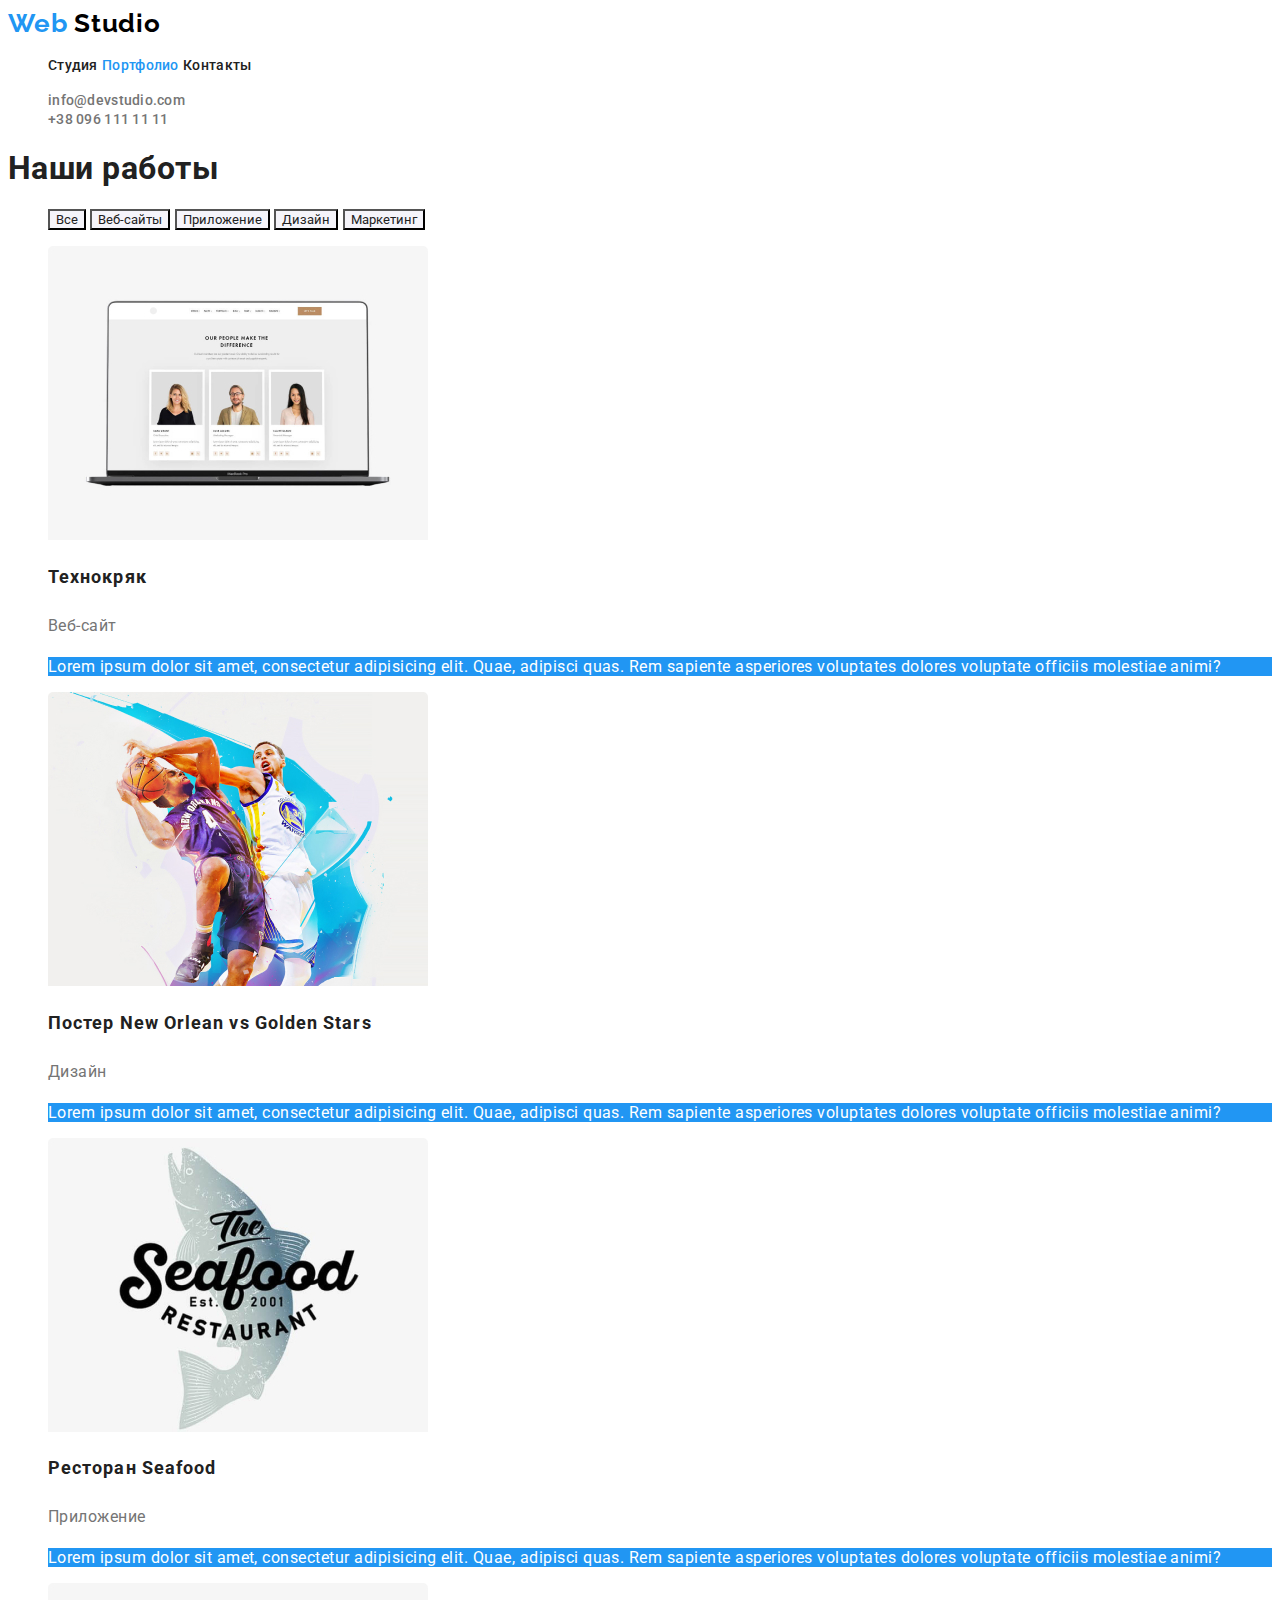
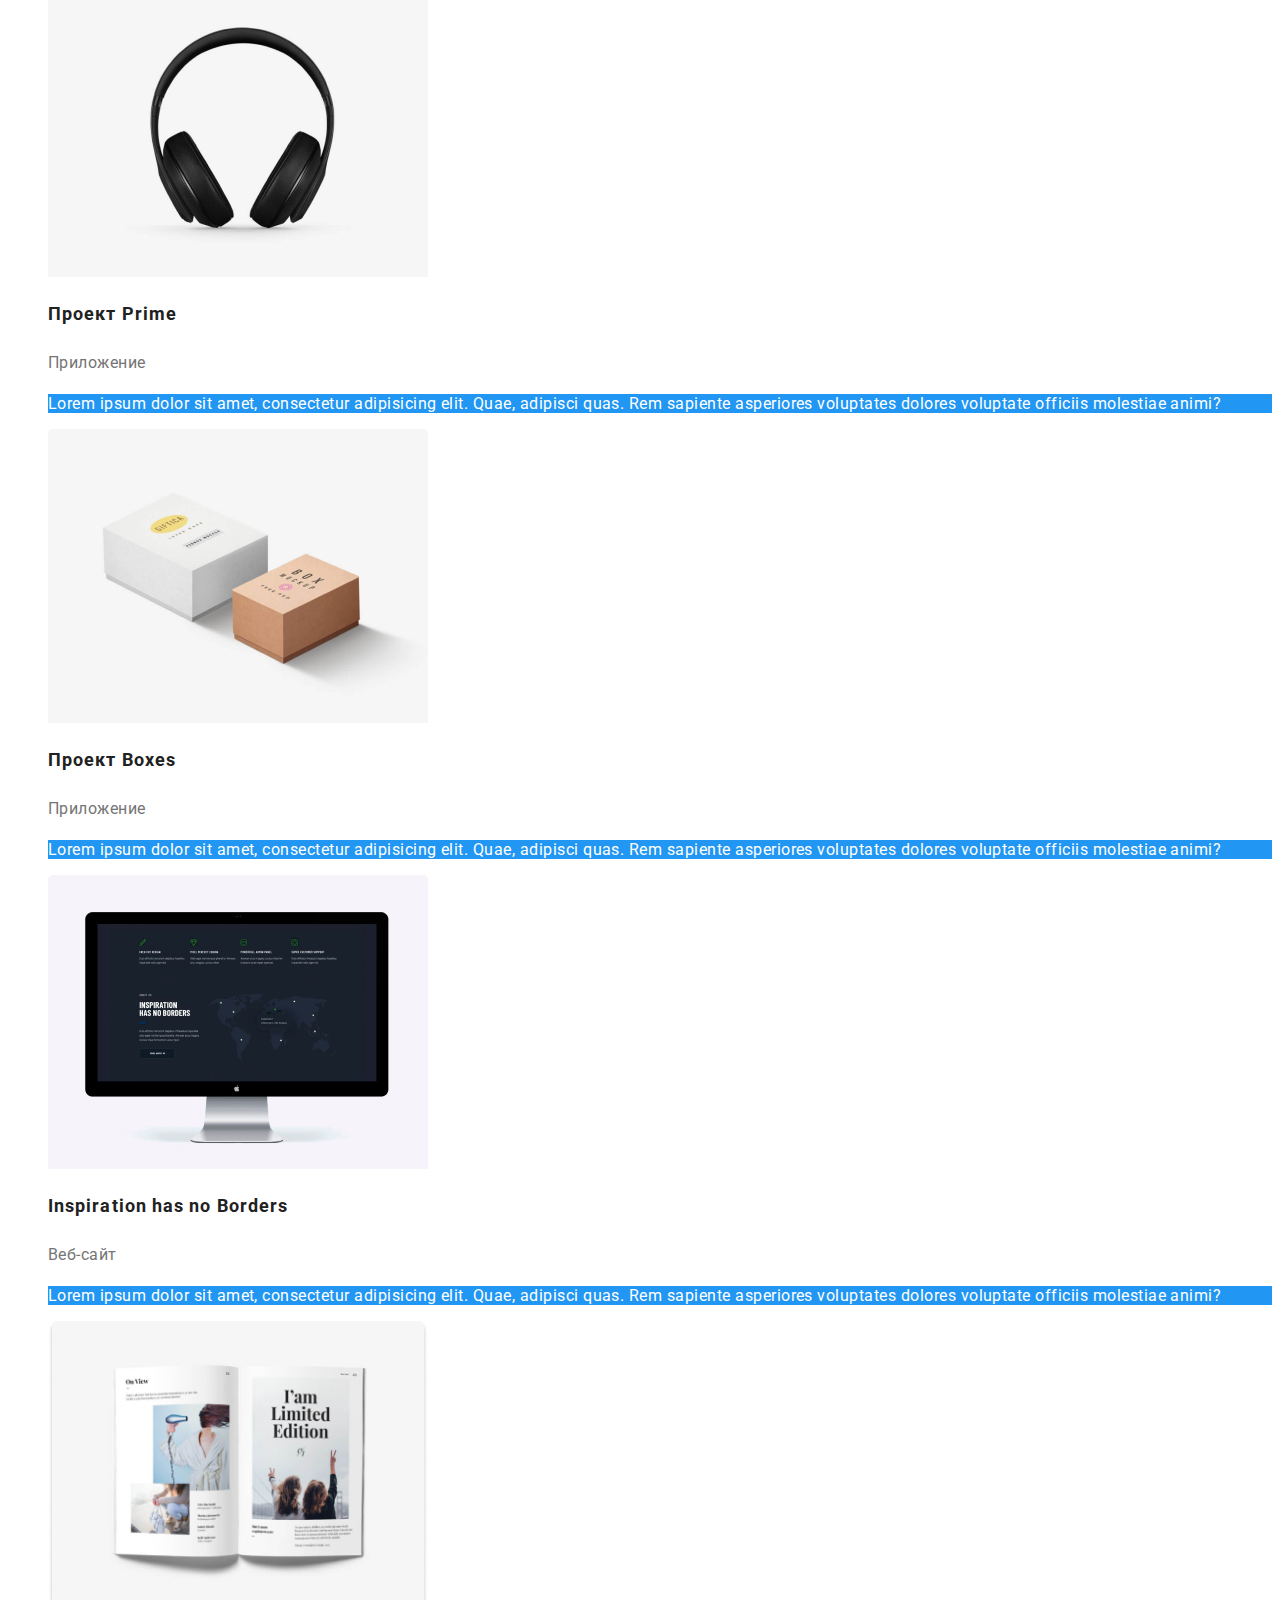
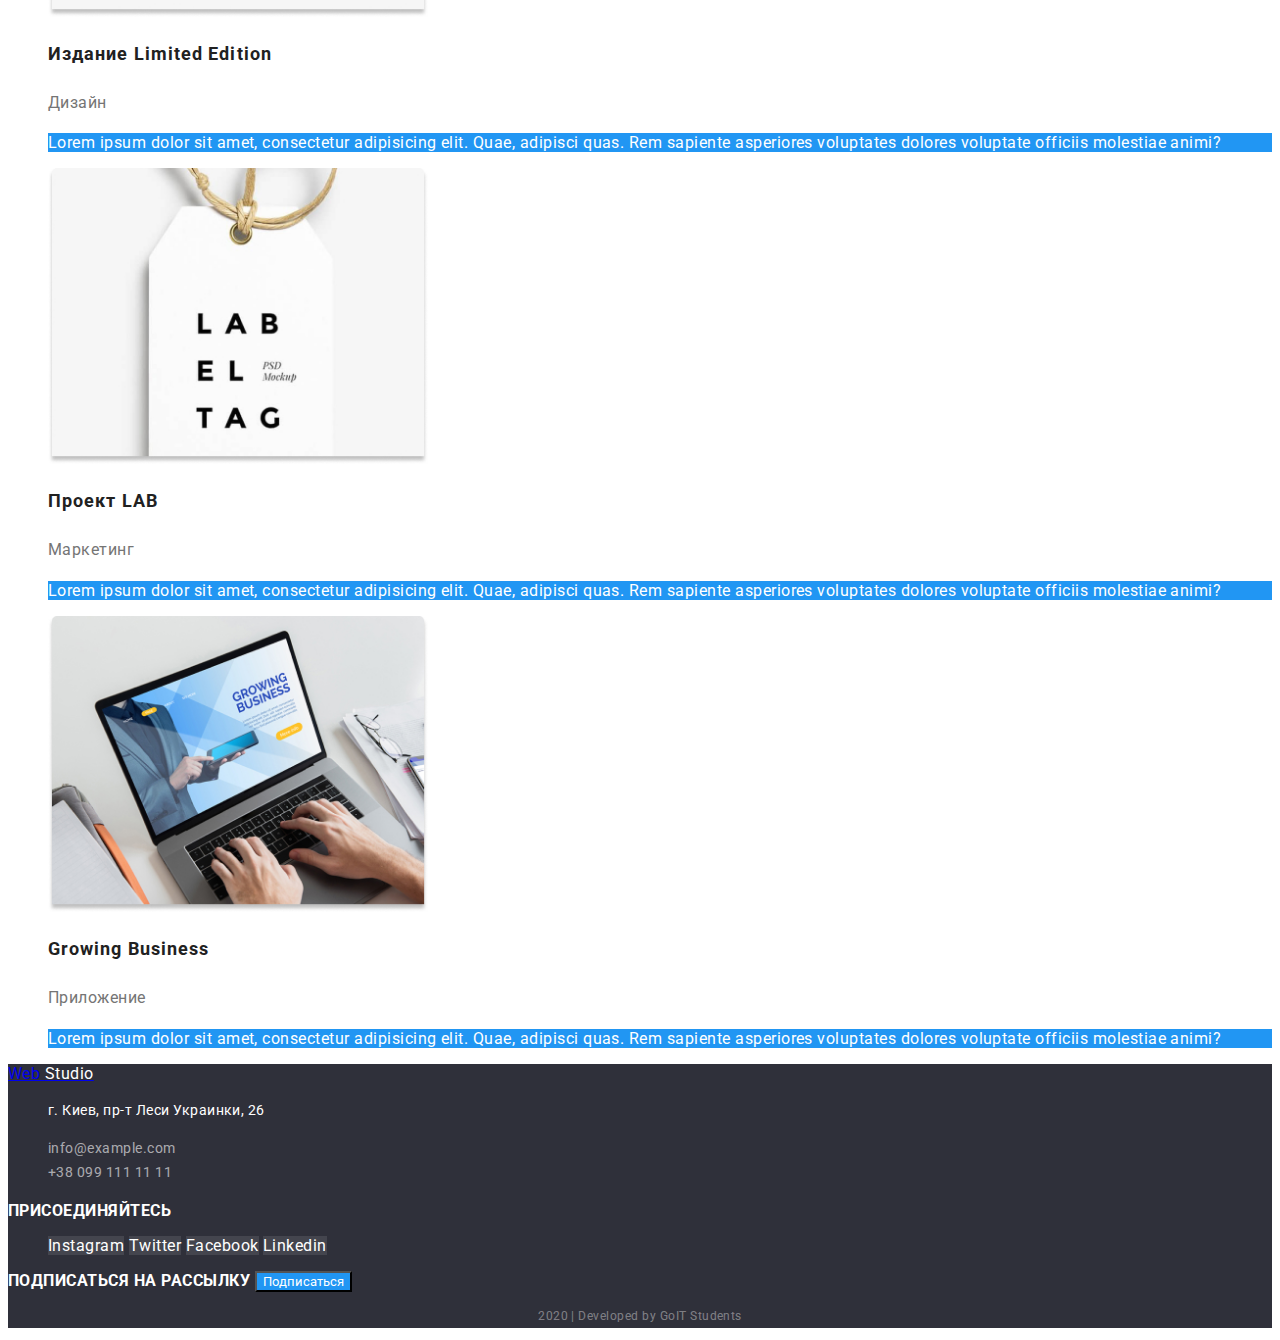
==== portfolio.html @ 4f9e85c3 "hw2" ====
<!DOCTYPE html>
<html lang="ru">
  <!-- section>(ul>li*5.filter-item>button[type="button"]{Текст кнопки})+(ul>li*9>a.element>img+h2{название_работы}+p{тип_работы}+p{описание_работы}) -->
  <head>
    <meta charset="UTF-8" />
    <meta name="viewport" content="width=device-width, initial-scale=1.0" />
    <link href="https://fonts.googleapis.com/css2?family=Raleway:wght@700&family=Roboto:wght@400;500;700;900&display=swap" rel="stylesheet" />
    <link rel="stylesheet" href="./css/styles.css" />
    <title>Web Studio v.1</title>
  </head>

  <body>
    <header class="header">
      <nav class="header-nav">
        <a href="/" lang="en" class="logo">Web <span class="logo-accent">Studio</span></a>
        <ul class="list">
          <li><a href="./" class="nav-link">Студия</a></li>
          <li><a href="./portfolio.html" class="nav-link current">Портфолио</a></li>
          <li><a href="" class="nav-link">Контакты</a></li>
        </ul>
      </nav>
      <ul class="list">
        <li>
          <a href="mailto:info@devstudio.com" class="header-mail">info@devstudio.com</a>
        </li>
        <li>
          <a href="tel:+380961111111" class="header-phone">+38 096 111 11 11</a>
        </li>
      </ul>
    </header>
    <main>
      <section class="portfolio">
        <h1>Наши работы</h1>
        <ul class="filter list">
          <li class="filter-item"><button type="button">Все</button></li>
          <li class="filter-item"><button type="button">Веб-сайты</button></li>
          <li class="filter-item"><button type="button">Приложение</button></li>
          <li class="filter-item"><button type="button">Дизайн</button></li>
          <li class="filter-item"><button type="button">Маркетинг</button></li>
        </ul>
        <ul class="example list">
          <li>
            <a href="" class="element">
              <img src="./images/portfolio/1.jpg" alt="Экран ноутбука" width="380" />
              <h2>Технокряк</h2>
              <p class="element-type">Веб-сайт</p>
              <p class="element-disc">
                Lorem ipsum dolor sit amet, consectetur adipisicing elit. Quae, adipisci quas. Rem sapiente asperiores voluptates dolores voluptate
                officiis molestiae animi?
              </p>
            </a>
          </li>
          <li>
            <a href="" class="element">
              <img src="./images/portfolio/2.jpg" alt="Два баскетболиста играют" width="380" />
              <h2>Постер New Orlean vs Golden Stars</h2>
              <p class="element-type">Дизайн</p>
              <p class="element-disc">
                Lorem ipsum dolor sit amet, consectetur adipisicing elit. Quae, adipisci quas. Rem sapiente asperiores voluptates dolores voluptate
                officiis molestiae animi?
              </p>
            </a>
          </li>
          <li>
            <a href="" class="element">
              <img src="./images/portfolio/3.jpg" alt="Логотип рыбного ресторана" width="380" />
              <h2>Ресторан Seafood</h2>
              <p class="element-type">Приложение</p>
              <p class="element-disc">
                Lorem ipsum dolor sit amet, consectetur adipisicing elit. Quae, adipisci quas. Rem sapiente asperiores voluptates dolores voluptate
                officiis molestiae animi?
              </p>
            </a>
          </li>
          <li>
            <a href="" class="element">
              <img src="./images/portfolio/4.jpg" alt="Наушники" width="380" />
              <h2>Проект Prime</h2>
              <p class="element-type">Приложение</p>
              <p class="element-disc">
                Lorem ipsum dolor sit amet, consectetur adipisicing elit. Quae, adipisci quas. Rem sapiente asperiores voluptates dolores voluptate
                officiis molestiae animi?
              </p>
            </a>
          </li>
          <li>
            <a href="" class="element">
              <img src="./images/portfolio/5.jpg" alt="Две коробки" width="380" />
              <h2>Проект Boxes</h2>
              <p class="element-type">Приложение</p>
              <p class="element-disc">
                Lorem ipsum dolor sit amet, consectetur adipisicing elit. Quae, adipisci quas. Rem sapiente asperiores voluptates dolores voluptate
                officiis molestiae animi?
              </p>
            </a>
          </li>
          <li>
            <a href="" class="element">
              <img src="./images/portfolio/6.jpg" alt="Монитор" width="380" />
              <h2>Inspiration has no Borders</h2>
              <p class="element-type">Веб-сайт</p>
              <p class="element-disc">
                Lorem ipsum dolor sit amet, consectetur adipisicing elit. Quae, adipisci quas. Rem sapiente asperiores voluptates dolores voluptate
                officiis molestiae animi?
              </p>
            </a>
          </li>
          <li>
            <a href="" class="element">
              <img src="./images/portfolio/7.jpg" alt="Открытая книга" width="380" />
              <h2>Издание Limited Edition</h2>
              <p class="element-type">Дизайн</p>
              <p class="element-disc">
                Lorem ipsum dolor sit amet, consectetur adipisicing elit. Quae, adipisci quas. Rem sapiente asperiores voluptates dolores voluptate
                officiis molestiae animi?
              </p>
            </a>
          </li>
          <li>
            <a href="" class="element">
              <img src="./images/portfolio/8.jpg" alt="Этикетка" width="380" />
              <h2>Проект LAB</h2>
              <p class="element-type">Маркетинг</p>
              <p class="element-disc">
                Lorem ipsum dolor sit amet, consectetur adipisicing elit. Quae, adipisci quas. Rem sapiente asperiores voluptates dolores voluptate
                officiis molestiae animi?
              </p>
            </a>
          </li>
          <li>
            <a href="" class="element">
              <img src="./images/portfolio/9.jpg" alt="Человек работает на ноутбуке" width="380" />
              <h2>Growing Business</h2>
              <p class="element-type">Приложение</p>
              <p class="element-disc">
                Lorem ipsum dolor sit amet, consectetur adipisicing elit. Quae, adipisci quas. Rem sapiente asperiores voluptates dolores voluptate
                officiis molestiae animi?
              </p>
            </a>
          </li>
        </ul>
      </section>
    </main>

    <!-- footer    -->
    <footer class="footer">
      <!-- Адрес и контакты -->
      <a href="/" lang="en" class="footer-logo">Web <span class="logo-accent">Studio</span></a>

      <address>
        <ul class="list">
          <li>
            <p class="footer-address">г. Киев, пр-т Леси Украинки, 26</p>
          </li>
          <li>
            <a href="mailto:info@example.com" class="footer-mail">info@example.com</a>
          </li>
          <li>
            <a href="tel:+380991111111" class="footer-phone">+38 099 111 11 11</a>
          </li>
        </ul>
      </address>
      <!-- Соцсети -->
      <div class="footer-social">
        <b>присоединяйтесь</b>
        <ul class="footer-social-list list">
          <li>
            <a href="#" aria-label="Ссылка на соцсеть Instagram">Instagram</a>
          </li>
          <li>
            <a href="" aria-label="Ссылка на соцсеть Twitter">Twitter</a>
          </li>
          <li>
            <a href="" aria-label="Ссылка на соцсеть Facebook">Facebook</a>
          </li>
          <li>
            <a href="" aria-label="Ссылка на соцсеть Linkedin">Linkedin</a>
          </li>
        </ul>
      </div>
      <!-- Рассылка -->
      <div class="subscribe">
        <b>подписаться на рассылку</b>
        <button class="button">Подписаться</button>
      </div>
      <!-- Копирайт -->
      <div class="copy">
        <p lang="en">2020 | Developed by GoIT Students</p>
      </div>
    </footer>
  </body>
</html>
---- css/styles.css ----
/*
cиний #2196F3
белый #ffffff
черный #000000
темно-серый #212121
светло-серый #757575

вторичный цвет фона секций #F5F4FA
цвет фона футера #2F303A
*/

:root {
  --primery-text-color: #757575;
  --accent-color: #2196f3;
  --light-color: #ffffff;
  --dark-color: #212121;
}

body {
  background-color: #ffffff;
  font-family: "Roboto", sans-serif;
  color: var(--primery-text-color);
  letter-spacing: 0.03em;
}

h1,
h2,
h3,
h4,
h5,
h6 {
  color: var(--dark-color);
}

.list {
  /* убирем точки в списках, где это необходимо */
  list-style: none;
}

.button {
  font-family: inherit;
  color: var(--light-color);
  background-color: var(--accent-color);
  text-decoration: none;
}

.logo {
  font-family: "Raleway", sans-serif;
  font-weight: 700;
  text-decoration: none;
  font-size: 26px;
  line-height: 1.19;
  letter-spacing: 0.03em;
  color: var(--accent-color);
}

/* header */

.header .logo-accent {
  color: #000000;
}

/* nav-header */

.header-nav .nav-link {
  color: #212121;
  text-decoration: none;
  font-weight: 500;
  font-size: 14px;
  line-height: 1.14;
  letter-spacing: 0.02em;
}

.header-nav li {
  display: inline;
}

.nav-link.current {
  color: var(--accent-color);
}

.header-nav .nav-link:hover,
.header-nav .nav-link:focus {
  color: var(--accent-color);
  text-decoration: underline;
}

/* contact header */
.header-mail,
.header-phone {
  color: var(--primery-text-color);
  text-decoration: none;
  font-weight: 500;
  font-size: 14px;
  line-height: 1.14;
  letter-spacing: 0.02em;
}

.header-mail:hover,
.header-mail:focus,
.header-phone:hover,
.header-phone:focus {
  color: var(--accent-color);
  text-decoration: none;
}

/* hero */
.hero {
  background-color: #757575;
}
.hero-title {
  color: var(--light-color);
  font-weight: 900;
  font-size: 44px;
  line-height: 1.36;
  letter-spacing: 0.06em;
  text-transform: uppercase;
}

/* advantages - преимущества */
.advantages-title {
  /* скрытый заголовк */
}

.advantages-item h3 {
  font-size: 14px;
  line-height: 16px;

  text-transform: uppercase;
}

.advantages-item p {
  font-size: 14px;
  line-height: 24px;
  /* or 171% */
}

/* services */
.services {
  background-color: #757575;
}

.services-title {
  font-size: 36px;
  line-height: 42px;
  text-align: center;
}

.services-item h3 {
  font-size: 14px;
  line-height: 16px;
  text-align: center;

  color: var(--light-color);
  text-transform: uppercase;
}

.services-item a {
  text-decoration: none;
}

/* team */
.team-title {
  font-size: 36px;
  line-height: 42px;
  text-align: center;
}

.team-item h3 {
  /* name */
  font-weight: 500;
  font-size: 16px;
  line-height: 19px;
  /* identical to box height */
  text-align: center;
}

.team-item p {
  /* position */
  font-size: 16px;
  line-height: 19px;
  /* identical to box height */
  text-align: center;
}

.team-social-list a {
  color: #afb1b8;
  text-decoration: none;
}

.team-social-list a:hover,
.team-social-list a:focus {
  color: var(--light-color);
  background-color: var(--accent-color);
}

.team-social-list li {
  display: inline;
}

.clients h2 {
  font-weight: 700;
  font-size: 36px;
  line-height: 42px;
  text-align: center;
}

/* footer */
.footer {
  background-color: #2f303a;
}

.footer .logo-accent {
  color: #ffffff;
}

.footer address {
  /* весь блок адреса */
  font-style: normal;
}

.footer-address {
  /* город, улица, дом */
  font-size: 14px;
  line-height: 1.71;
  color: #ffffff;
}

.footer-mail,
.footer-phone {
  font-size: 14px;
  line-height: 1.71;
  color: rgba(255, 255, 255, 0.6);
  text-decoration: none;
}

.footer-social b,
.subscribe b {
  color: #ffffff;
  text-transform: uppercase;
}
.copy {
  font-size: 12px;
  line-height: 2;
  text-align: center;
  color: rgba(255, 255, 255, 0.4);
}

.footer-social-list li {
  display: inline;
}

.footer-social-list a {
  color: var(--light-color);
  background-color: rgba(255, 255, 255, 0.1);
  text-decoration: none;
}
.footer-social-list a:hover,
.footer-social-list a:focus {
  color: var(--accent-color);
  background-color: var(--light-color);
  text-decoration: none;
}

/* portfolio */

/* filter */

.filter-item button {
  font-family: inherit;
  color: var(--dark-color);
  background-color: #f5f4fa;
}

.filter-item button:hover,
.filter-item button:focus {
  color: var(--light-color);
  background-color: var(--accent-color);
}

.filter > li {
  display: inline;
}
.example > li {
  background: #ffffff;
}
.portfolio h2 {
  color: var(--dark-color);
  font-size: 18px;
  line-height: 2;
  /* identical to box height, or 200% */

  letter-spacing: 0.06em;
}

.portfolio a {
  text-decoration: none;
}

.portfolio .element-type {
  color: var(--primery-text-color);
  font-size: 16px;
  line-height: 1.87;
  /* identical to box height, or 187% */
}

.portfolio .element-disc {
  color: #ffffff;
  background-color: var(--accent-color);
}
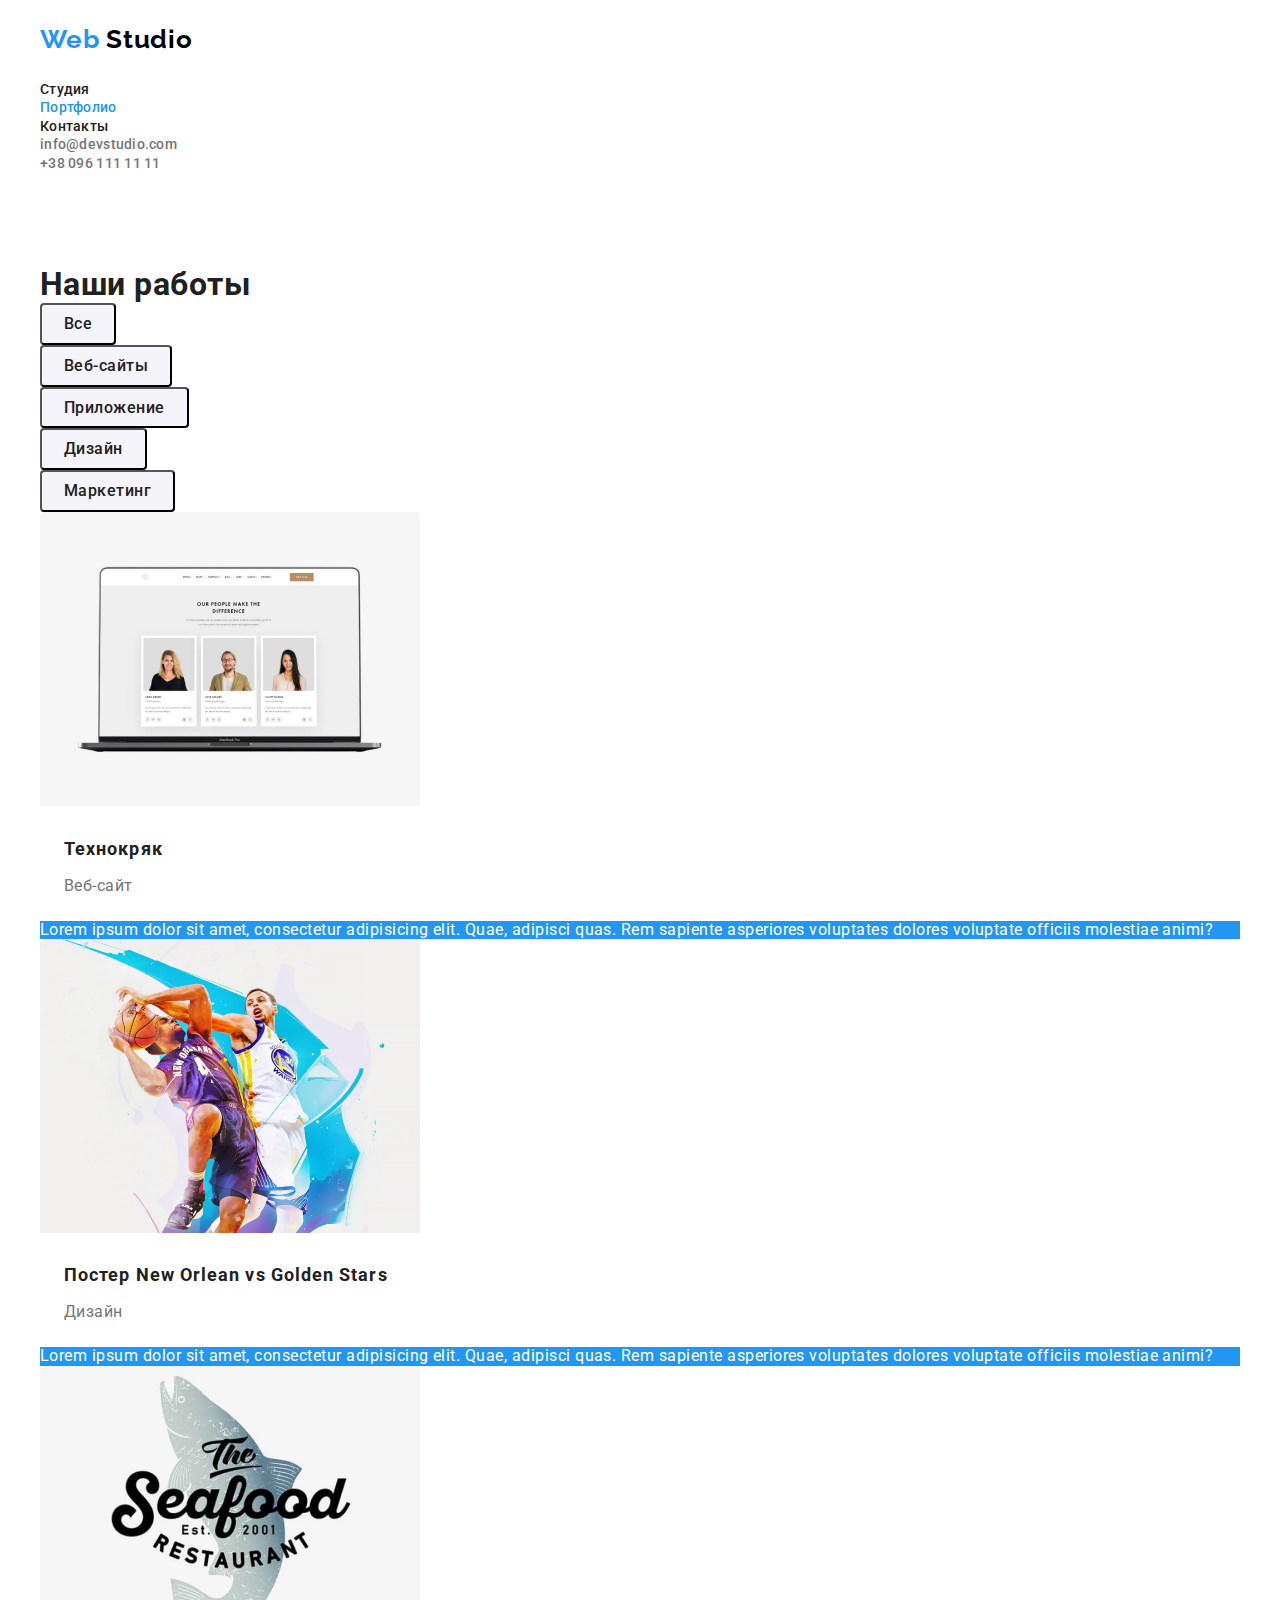
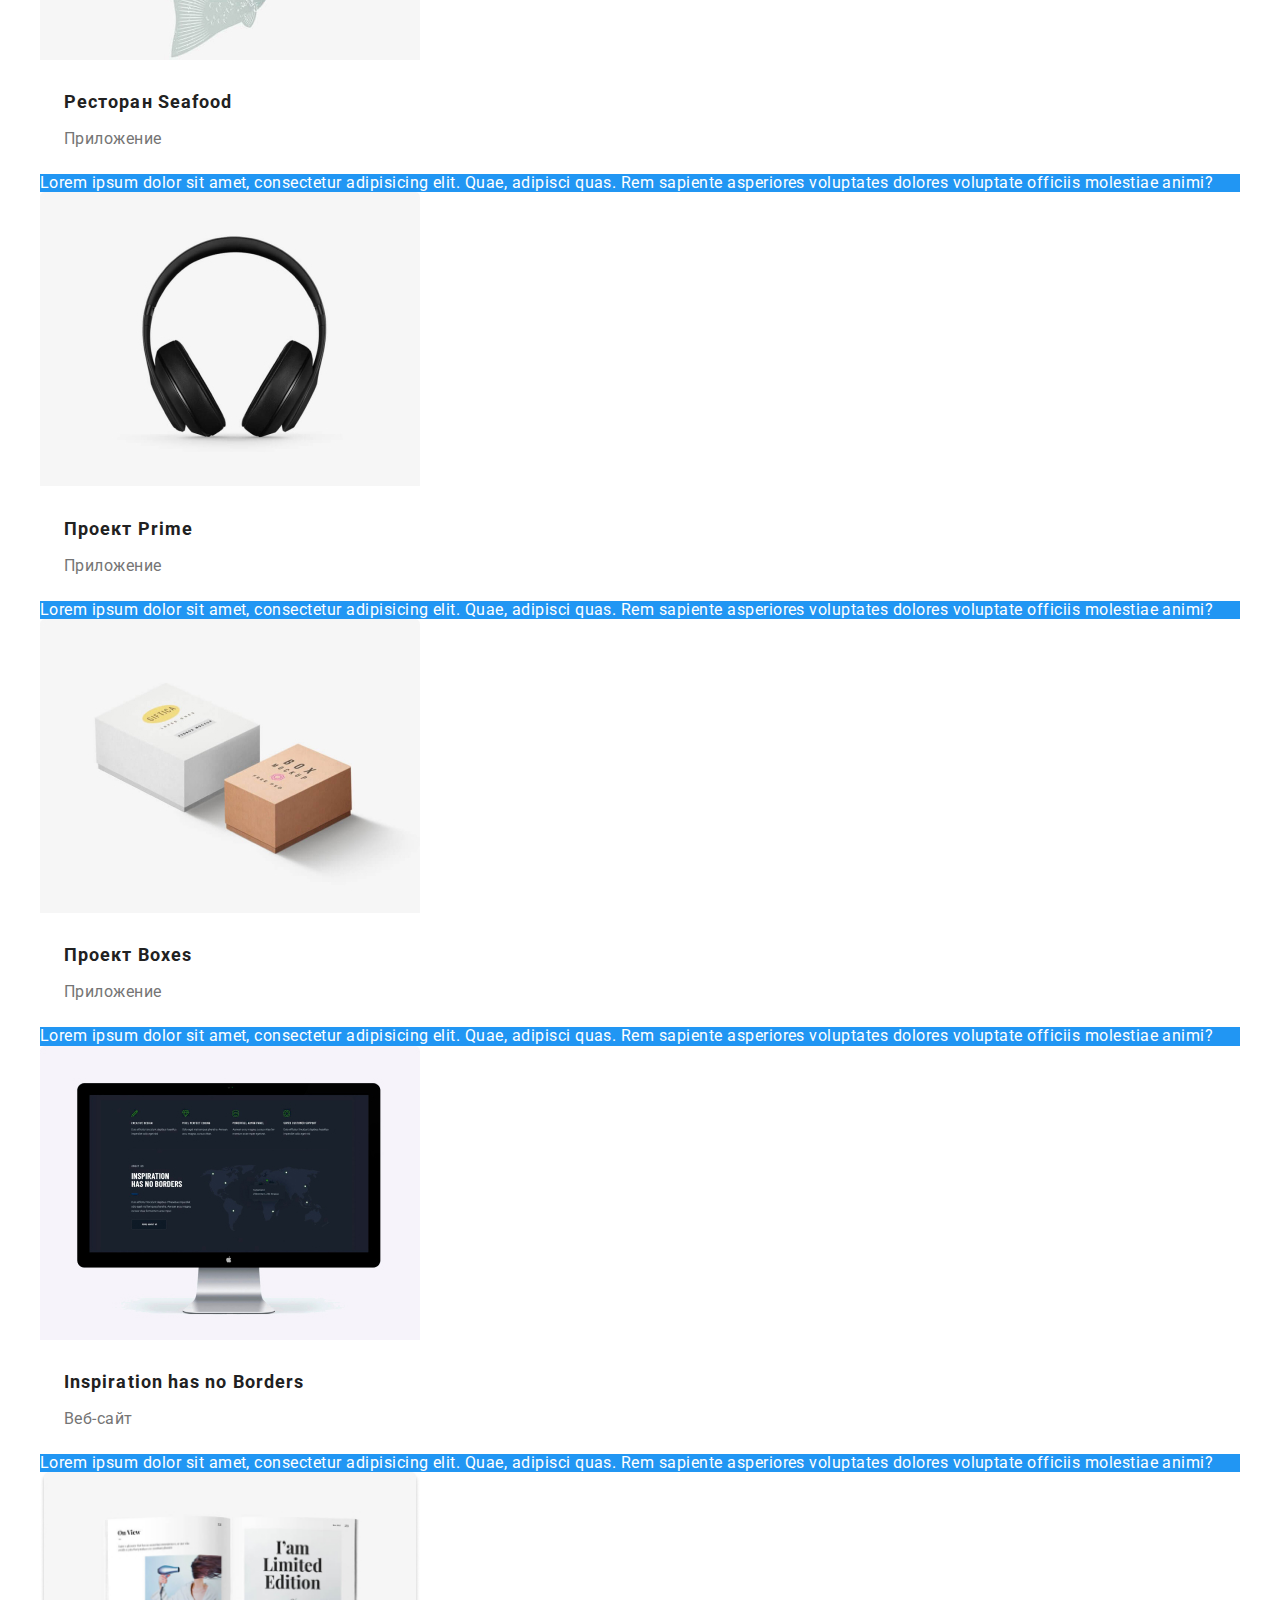
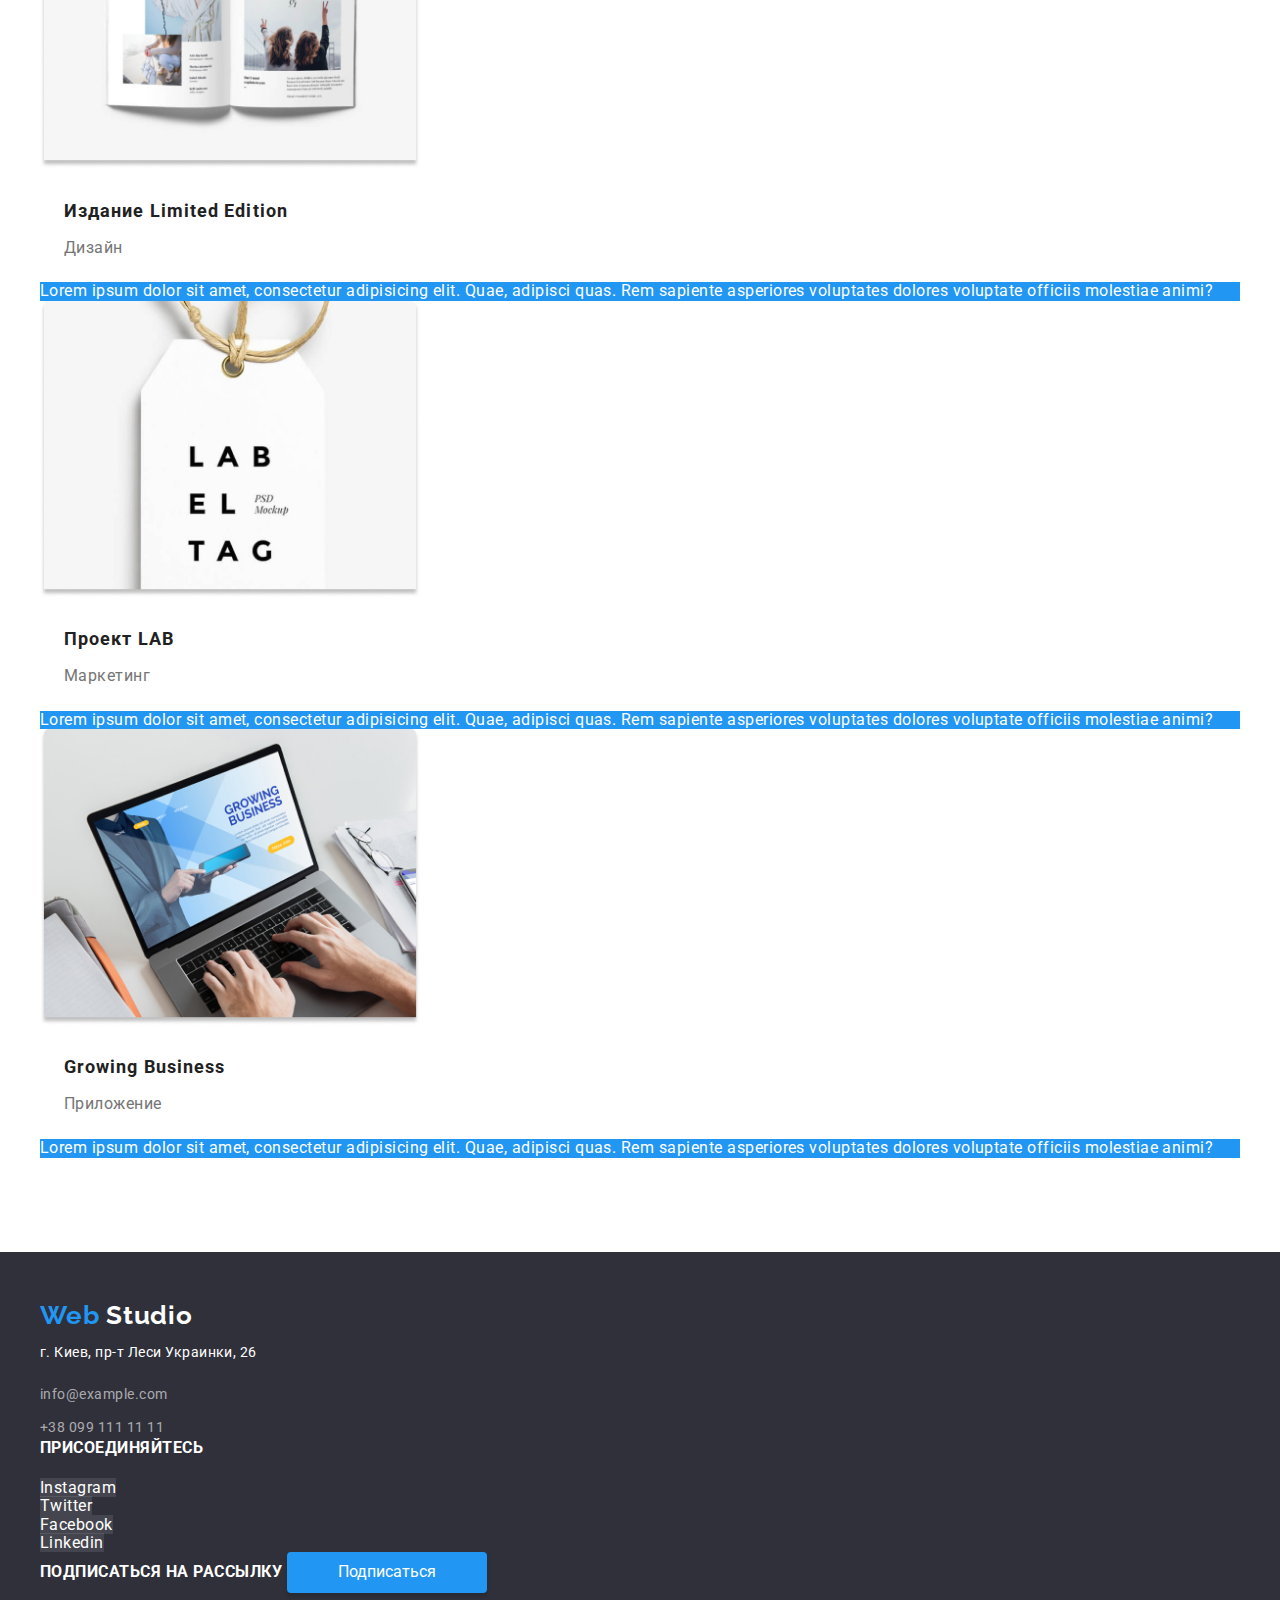
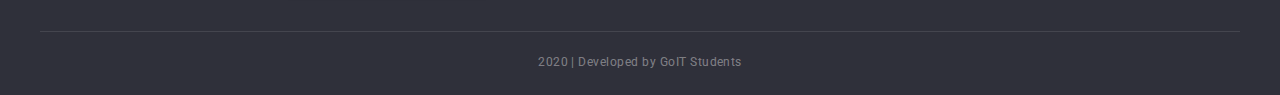
==== commit 230cb1cd: "Все по 5 занятию" ====
--- a/portfolio.html
+++ b/portfolio.html
@@ -4,188 +4,198 @@
   <head>
     <meta charset="UTF-8" />
     <meta name="viewport" content="width=device-width, initial-scale=1.0" />
-    <link href="https://fonts.googleapis.com/css2?family=Raleway:wght@700&family=Roboto:wght@400;500;700;900&display=swap" rel="stylesheet" />
+    <link
+      href="https://fonts.googleapis.com/css2?family=Raleway:wght@700&family=Roboto:wght@400;500;700;900&display=swap"
+      rel="stylesheet"
+    />
+    <link rel="stylesheet" href="https://cdnjs.cloudflare.com/ajax/libs/modern-normalize/0.6.0/modern-normalize.min.css" />
     <link rel="stylesheet" href="./css/styles.css" />
     <title>Web Studio v.1</title>
   </head>
 
   <body>
     <header class="header">
-      <nav class="header-nav">
-        <a href="/" lang="en" class="logo">Web <span class="logo-accent">Studio</span></a>
+      <div class="container">
+        <nav class="header-nav">
+          <a href="./" lang="en" class="logo">Web <span class="logo-accent">Studio</span></a>
+          <ul class="list">
+            <li><a href="./" class="nav-link">Студия</a></li>
+            <li><a href="./portfolio.html" class="nav-link current">Портфолио</a></li>
+            <li><a href="" class="nav-link">Контакты</a></li>
+          </ul>
+        </nav>
         <ul class="list">
-          <li><a href="./" class="nav-link">Студия</a></li>
-          <li><a href="./portfolio.html" class="nav-link current">Портфолио</a></li>
-          <li><a href="" class="nav-link">Контакты</a></li>
+          <li>
+            <a href="mailto:info@devstudio.com" class="header-mail">info@devstudio.com</a>
+          </li>
+          <li>
+            <a href="tel:+380961111111" class="header-phone">+38 096 111 11 11</a>
+          </li>
         </ul>
-      </nav>
-      <ul class="list">
-        <li>
-          <a href="mailto:info@devstudio.com" class="header-mail">info@devstudio.com</a>
-        </li>
-        <li>
-          <a href="tel:+380961111111" class="header-phone">+38 096 111 11 11</a>
-        </li>
-      </ul>
+      </div>
     </header>
     <main>
-      <section class="portfolio">
-        <h1>Наши работы</h1>
-        <ul class="filter list">
-          <li class="filter-item"><button type="button">Все</button></li>
-          <li class="filter-item"><button type="button">Веб-сайты</button></li>
-          <li class="filter-item"><button type="button">Приложение</button></li>
-          <li class="filter-item"><button type="button">Дизайн</button></li>
-          <li class="filter-item"><button type="button">Маркетинг</button></li>
-        </ul>
-        <ul class="example list">
-          <li>
-            <a href="" class="element">
-              <img src="./images/portfolio/1.jpg" alt="Экран ноутбука" width="380" />
-              <h2>Технокряк</h2>
-              <p class="element-type">Веб-сайт</p>
-              <p class="element-disc">
-                Lorem ipsum dolor sit amet, consectetur adipisicing elit. Quae, adipisci quas. Rem sapiente asperiores voluptates dolores voluptate
-                officiis molestiae animi?
-              </p>
-            </a>
-          </li>
-          <li>
-            <a href="" class="element">
-              <img src="./images/portfolio/2.jpg" alt="Два баскетболиста играют" width="380" />
-              <h2>Постер New Orlean vs Golden Stars</h2>
-              <p class="element-type">Дизайн</p>
-              <p class="element-disc">
-                Lorem ipsum dolor sit amet, consectetur adipisicing elit. Quae, adipisci quas. Rem sapiente asperiores voluptates dolores voluptate
-                officiis molestiae animi?
-              </p>
-            </a>
-          </li>
-          <li>
-            <a href="" class="element">
-              <img src="./images/portfolio/3.jpg" alt="Логотип рыбного ресторана" width="380" />
-              <h2>Ресторан Seafood</h2>
-              <p class="element-type">Приложение</p>
-              <p class="element-disc">
-                Lorem ipsum dolor sit amet, consectetur adipisicing elit. Quae, adipisci quas. Rem sapiente asperiores voluptates dolores voluptate
-                officiis molestiae animi?
-              </p>
-            </a>
-          </li>
-          <li>
-            <a href="" class="element">
-              <img src="./images/portfolio/4.jpg" alt="Наушники" width="380" />
-              <h2>Проект Prime</h2>
-              <p class="element-type">Приложение</p>
-              <p class="element-disc">
-                Lorem ipsum dolor sit amet, consectetur adipisicing elit. Quae, adipisci quas. Rem sapiente asperiores voluptates dolores voluptate
-                officiis molestiae animi?
-              </p>
-            </a>
-          </li>
-          <li>
-            <a href="" class="element">
-              <img src="./images/portfolio/5.jpg" alt="Две коробки" width="380" />
-              <h2>Проект Boxes</h2>
-              <p class="element-type">Приложение</p>
-              <p class="element-disc">
-                Lorem ipsum dolor sit amet, consectetur adipisicing elit. Quae, adipisci quas. Rem sapiente asperiores voluptates dolores voluptate
-                officiis molestiae animi?
-              </p>
-            </a>
-          </li>
-          <li>
-            <a href="" class="element">
-              <img src="./images/portfolio/6.jpg" alt="Монитор" width="380" />
-              <h2>Inspiration has no Borders</h2>
-              <p class="element-type">Веб-сайт</p>
-              <p class="element-disc">
-                Lorem ipsum dolor sit amet, consectetur adipisicing elit. Quae, adipisci quas. Rem sapiente asperiores voluptates dolores voluptate
-                officiis molestiae animi?
-              </p>
-            </a>
-          </li>
-          <li>
-            <a href="" class="element">
-              <img src="./images/portfolio/7.jpg" alt="Открытая книга" width="380" />
-              <h2>Издание Limited Edition</h2>
-              <p class="element-type">Дизайн</p>
-              <p class="element-disc">
-                Lorem ipsum dolor sit amet, consectetur adipisicing elit. Quae, adipisci quas. Rem sapiente asperiores voluptates dolores voluptate
-                officiis molestiae animi?
-              </p>
-            </a>
-          </li>
-          <li>
-            <a href="" class="element">
-              <img src="./images/portfolio/8.jpg" alt="Этикетка" width="380" />
-              <h2>Проект LAB</h2>
-              <p class="element-type">Маркетинг</p>
-              <p class="element-disc">
-                Lorem ipsum dolor sit amet, consectetur adipisicing elit. Quae, adipisci quas. Rem sapiente asperiores voluptates dolores voluptate
-                officiis molestiae animi?
-              </p>
-            </a>
-          </li>
-          <li>
-            <a href="" class="element">
-              <img src="./images/portfolio/9.jpg" alt="Человек работает на ноутбуке" width="380" />
-              <h2>Growing Business</h2>
-              <p class="element-type">Приложение</p>
-              <p class="element-disc">
-                Lorem ipsum dolor sit amet, consectetur adipisicing elit. Quae, adipisci quas. Rem sapiente asperiores voluptates dolores voluptate
-                officiis molestiae animi?
-              </p>
-            </a>
-          </li>
-        </ul>
+      <section class="section portfolio">
+        <div class="container">
+          <h1>Наши работы</h1>
+          <ul class="filter list">
+            <li class="filter-item"><button type="button">Все</button></li>
+            <li class="filter-item"><button type="button">Веб-сайты</button></li>
+            <li class="filter-item"><button type="button">Приложение</button></li>
+            <li class="filter-item"><button type="button">Дизайн</button></li>
+            <li class="filter-item"><button type="button">Маркетинг</button></li>
+          </ul>
+          <ul class="example list">
+            <li>
+              <a href="" class="element">
+                <img src="./images/portfolio/1.jpg" alt="Экран ноутбука" width="380" />
+                <h2>Технокряк</h2>
+                <p class="element-type">Веб-сайт</p>
+                <p class="element-disc">
+                  Lorem ipsum dolor sit amet, consectetur adipisicing elit. Quae, adipisci quas. Rem sapiente asperiores
+                  voluptates dolores voluptate officiis molestiae animi?
+                </p>
+              </a>
+            </li>
+            <li>
+              <a href="" class="element">
+                <img src="./images/portfolio/2.jpg" alt="Два баскетболиста играют" width="380" />
+                <h2>Постер New Orlean vs Golden Stars</h2>
+                <p class="element-type">Дизайн</p>
+                <p class="element-disc">
+                  Lorem ipsum dolor sit amet, consectetur adipisicing elit. Quae, adipisci quas. Rem sapiente asperiores
+                  voluptates dolores voluptate officiis molestiae animi?
+                </p>
+              </a>
+            </li>
+            <li>
+              <a href="" class="element">
+                <img src="./images/portfolio/3.jpg" alt="Логотип рыбного ресторана" width="380" />
+                <h2>Ресторан Seafood</h2>
+                <p class="element-type">Приложение</p>
+                <p class="element-disc">
+                  Lorem ipsum dolor sit amet, consectetur adipisicing elit. Quae, adipisci quas. Rem sapiente asperiores
+                  voluptates dolores voluptate officiis molestiae animi?
+                </p>
+              </a>
+            </li>
+            <li>
+              <a href="" class="element">
+                <img src="./images/portfolio/4.jpg" alt="Наушники" width="380" />
+                <h2>Проект Prime</h2>
+                <p class="element-type">Приложение</p>
+                <p class="element-disc">
+                  Lorem ipsum dolor sit amet, consectetur adipisicing elit. Quae, adipisci quas. Rem sapiente asperiores
+                  voluptates dolores voluptate officiis molestiae animi?
+                </p>
+              </a>
+            </li>
+            <li>
+              <a href="" class="element">
+                <img src="./images/portfolio/5.jpg" alt="Две коробки" width="380" />
+                <h2>Проект Boxes</h2>
+                <p class="element-type">Приложение</p>
+                <p class="element-disc">
+                  Lorem ipsum dolor sit amet, consectetur adipisicing elit. Quae, adipisci quas. Rem sapiente asperiores
+                  voluptates dolores voluptate officiis molestiae animi?
+                </p>
+              </a>
+            </li>
+            <li>
+              <a href="" class="element">
+                <img src="./images/portfolio/6.jpg" alt="Монитор" width="380" />
+                <h2>Inspiration has no Borders</h2>
+                <p class="element-type">Веб-сайт</p>
+                <p class="element-disc">
+                  Lorem ipsum dolor sit amet, consectetur adipisicing elit. Quae, adipisci quas. Rem sapiente asperiores
+                  voluptates dolores voluptate officiis molestiae animi?
+                </p>
+              </a>
+            </li>
+            <li>
+              <a href="" class="element">
+                <img src="./images/portfolio/7.jpg" alt="Открытая книга" width="380" />
+                <h2>Издание Limited Edition</h2>
+                <p class="element-type">Дизайн</p>
+                <p class="element-disc">
+                  Lorem ipsum dolor sit amet, consectetur adipisicing elit. Quae, adipisci quas. Rem sapiente asperiores
+                  voluptates dolores voluptate officiis molestiae animi?
+                </p>
+              </a>
+            </li>
+            <li>
+              <a href="" class="element">
+                <img src="./images/portfolio/8.jpg" alt="Этикетка" width="380" />
+                <h2>Проект LAB</h2>
+                <p class="element-type">Маркетинг</p>
+                <p class="element-disc">
+                  Lorem ipsum dolor sit amet, consectetur adipisicing elit. Quae, adipisci quas. Rem sapiente asperiores
+                  voluptates dolores voluptate officiis molestiae animi?
+                </p>
+              </a>
+            </li>
+            <li>
+              <a href="" class="element">
+                <img src="./images/portfolio/9.jpg" alt="Человек работает на ноутбуке" width="380" />
+                <h2>Growing Business</h2>
+                <p class="element-type">Приложение</p>
+                <p class="element-disc">
+                  Lorem ipsum dolor sit amet, consectetur adipisicing elit. Quae, adipisci quas. Rem sapiente asperiores
+                  voluptates dolores voluptate officiis molestiae animi?
+                </p>
+              </a>
+            </li>
+          </ul>
+        </div>
       </section>
     </main>
 
     <!-- footer    -->
     <footer class="footer">
       <!-- Адрес и контакты -->
-      <a href="/" lang="en" class="footer-logo">Web <span class="logo-accent">Studio</span></a>
+      <div class="container">
+        <a href="/" lang="en" class="logo">Web <span class="logo-accent">Studio</span></a>
 
-      <address>
-        <ul class="list">
-          <li>
-            <p class="footer-address">г. Киев, пр-т Леси Украинки, 26</p>
-          </li>
-          <li>
-            <a href="mailto:info@example.com" class="footer-mail">info@example.com</a>
-          </li>
-          <li>
-            <a href="tel:+380991111111" class="footer-phone">+38 099 111 11 11</a>
-          </li>
-        </ul>
-      </address>
-      <!-- Соцсети -->
-      <div class="footer-social">
-        <b>присоединяйтесь</b>
-        <ul class="footer-social-list list">
-          <li>
-            <a href="#" aria-label="Ссылка на соцсеть Instagram">Instagram</a>
-          </li>
-          <li>
-            <a href="" aria-label="Ссылка на соцсеть Twitter">Twitter</a>
-          </li>
-          <li>
-            <a href="" aria-label="Ссылка на соцсеть Facebook">Facebook</a>
-          </li>
-          <li>
-            <a href="" aria-label="Ссылка на соцсеть Linkedin">Linkedin</a>
-          </li>
-        </ul>
-      </div>
-      <!-- Рассылка -->
-      <div class="subscribe">
-        <b>подписаться на рассылку</b>
-        <button class="button">Подписаться</button>
-      </div>
-      <!-- Копирайт -->
-      <div class="copy">
-        <p lang="en">2020 | Developed by GoIT Students</p>
+        <address>
+          <ul class="list">
+            <li>
+              <p class="footer-address">г. Киев, пр-т Леси Украинки, 26</p>
+            </li>
+            <li>
+              <a href="mailto:info@example.com" class="footer-mail">info@example.com</a>
+            </li>
+            <li>
+              <a href="tel:+380991111111" class="footer-phone">+38 099 111 11 11</a>
+            </li>
+          </ul>
+        </address>
+        <!-- Соцсети -->
+        <div class="footer-social">
+          <b>присоединяйтесь</b>
+          <ul class="footer-social-list list">
+            <li>
+              <a href="" aria-label="Ссылка на соцсеть Instagram">Instagram</a>
+            </li>
+            <li>
+              <a href="" aria-label="Ссылка на соцсеть Twitter">Twitter</a>
+            </li>
+            <li>
+              <a href="" aria-label="Ссылка на соцсеть Facebook">Facebook</a>
+            </li>
+            <li>
+              <a href="" aria-label="Ссылка на соцсеть Linkedin">Linkedin</a>
+            </li>
+          </ul>
+        </div>
+        <!-- Рассылка -->
+        <div class="subscribe">
+          <b>подписаться на рассылку</b>
+          <button class="button">Подписаться</button>
+        </div>
+        <!-- Копирайт -->
+        <div class="copyright">
+          <p lang="en">2020 | Developed by GoIT Students</p>
+        </div>
       </div>
     </footer>
   </body>
--- a/css/styles.css
+++ b/css/styles.css
@@ -32,19 +32,42 @@
   color: var(--dark-color);
 }
 
+.container {
+  width: 1230px;
+  padding-right: 15px;
+  padding-left: 15px;
+  margin-left: auto;
+  margin-right: auto;
+}
+
 .list {
   /* убирем точки в списках, где это необходимо */
   list-style: none;
+  margin: 0;
+  padding: 0;
 }
 
 .button {
+  display: inline-block;
   font-family: inherit;
   color: var(--light-color);
   background-color: var(--accent-color);
   text-decoration: none;
+  min-width: 200px;
+  text-align: center;
+  padding: 10px 30px;
+  border-radius: 4px;
+  box-shadow: 0px 4px 4px rgba(0, 0, 0, 0.15);
+  border: 1px solid transparent;
+}
+
+.button:hover,
+.button:focus {
+  background-color: #188ce8;
 }
 
 .logo {
+  display: inline-block;
   font-family: "Raleway", sans-serif;
   font-weight: 700;
   text-decoration: none;
@@ -54,12 +77,34 @@
   color: var(--accent-color);
 }
 
+.section {
+  padding-top: 94px;
+  padding-bottom: 94px;
+}
+
+.section.no-padding {
+  padding-top: 0px;
+  padding-bottom: 0;
+}
+
+.section.no-padding-top {
+  padding-top: 0px;
+}
+
 /* header */
+
+.header {
+}
 
 .header .logo-accent {
   color: #000000;
 }
 
+.header .logo {
+  padding-top: 24px;
+  padding-bottom: 25px;
+}
+
 /* nav-header */
 
 .header-nav .nav-link {
@@ -72,7 +117,6 @@
 }
 
 .header-nav li {
-  display: inline;
 }
 
 .nav-link.current {
@@ -107,6 +151,7 @@
 /* hero */
 .hero {
   background-color: #757575;
+  text-align: center;
 }
 .hero-title {
   color: var(--light-color);
@@ -115,23 +160,34 @@
   line-height: 1.36;
   letter-spacing: 0.06em;
   text-transform: uppercase;
+  margin-top: 0px;
+  margin-bottom: 45px;
 }
 
 /* advantages - преимущества */
+.advantages {
+  /* background-color: skyblue; */
+}
+
 .advantages-title {
   /* скрытый заголовк */
+  margin-top: 0;
+  margin-bottom: 0;
 }
 
 .advantages-item h3 {
   font-size: 14px;
   line-height: 16px;
-
   text-transform: uppercase;
+  margin-top: 0;
+  margin-bottom: 10px;
 }
 
 .advantages-item p {
   font-size: 14px;
   line-height: 24px;
+  margin-top: 0;
+  margin-bottom: 0;
   /* or 171% */
 }
 
@@ -144,12 +200,16 @@
   font-size: 36px;
   line-height: 42px;
   text-align: center;
+  margin-top: 0;
+  margin-bottom: 50px;
 }
 
 .services-item h3 {
   font-size: 14px;
   line-height: 16px;
   text-align: center;
+  margin-top: 0;
+  margin-bottom: 0;
 
   color: var(--light-color);
   text-transform: uppercase;
@@ -160,10 +220,20 @@
 }
 
 /* team */
+.section.team {
+  background-color: #f5f4fa;
+}
+
+.team-list {
+}
+
 .team-title {
   font-size: 36px;
   line-height: 42px;
   text-align: center;
+  margin-top: 0;
+  margin-bottom: 0;
+  padding-bottom: 50px;
 }
 
 .team-item h3 {
@@ -173,6 +243,12 @@
   line-height: 19px;
   /* identical to box height */
   text-align: center;
+  margin-top: 0;
+  margin-bottom: 10px;
+}
+
+.team-item img {
+  margin-bottom: 30px;
 }
 
 .team-item p {
@@ -181,6 +257,8 @@
   line-height: 19px;
   /* identical to box height */
   text-align: center;
+  margin-top: 0;
+  margin-bottom: 16px;
 }
 
 .team-social-list a {
@@ -195,7 +273,12 @@
 }
 
 .team-social-list li {
-  display: inline;
+}
+
+/* Клиенты */
+
+.clients {
+  /* background-color: springgreen; */
 }
 
 .clients h2 {
@@ -203,11 +286,14 @@
   font-size: 36px;
   line-height: 42px;
   text-align: center;
+  margin-top: 0;
+  margin-bottom: 50px;
 }
 
 /* footer */
 .footer {
   background-color: #2f303a;
+  padding-top: 48px;
 }
 
 .footer .logo-accent {
@@ -224,30 +310,43 @@
   font-size: 14px;
   line-height: 1.71;
   color: #ffffff;
+  padding-top: 10px;
+  padding-bottom: 9px;
+  margin: 0;
 }
 
 .footer-mail,
 .footer-phone {
+  display: inline-block;
   font-size: 14px;
   line-height: 1.71;
   color: rgba(255, 255, 255, 0.6);
   text-decoration: none;
+  padding-top: 9px;
+  margin: 0;
 }
 
 .footer-social b,
 .subscribe b {
+  display: inline-block;
   color: #ffffff;
   text-transform: uppercase;
-}
-.copy {
+  padding-bottom: 21px;
+}
+
+.copyright p {
   font-size: 12px;
   line-height: 2;
   text-align: center;
   color: rgba(255, 255, 255, 0.4);
+  margin-top: 28px;
+  margin-bottom: 0;
+  padding-top: 18px;
+  padding-bottom: 21px;
+  border-top: 1px solid rgba(255, 255, 255, 0.1);
 }
 
 .footer-social-list li {
-  display: inline;
 }
 
 .footer-social-list a {
@@ -255,6 +354,7 @@
   background-color: rgba(255, 255, 255, 0.1);
   text-decoration: none;
 }
+
 .footer-social-list a:hover,
 .footer-social-list a:focus {
   color: var(--accent-color);
@@ -264,33 +364,56 @@
 
 /* portfolio */
 
+section.portfolio {
+}
+
 /* filter */
+
+filter {
+}
 
 .filter-item button {
   font-family: inherit;
   color: var(--dark-color);
-  background-color: #f5f4fa;
+  background: #f5f4fa;
+  border-radius: 4px;
+  font-weight: 500;
+  font-size: 16px;
+  line-height: 1.62;
+  text-align: center;
+  letter-spacing: 0.03em;
+  padding: 6px 22px;
 }
 
 .filter-item button:hover,
 .filter-item button:focus {
   color: var(--light-color);
   background-color: var(--accent-color);
+  box-shadow: 0px 2px 2px rgba(0, 0, 0, 0.12), 0px 1px 2px rgba(0, 0, 0, 0.08), 0px 3px 1px rgba(0, 0, 0, 0.1);
 }
 
 .filter > li {
-  display: inline;
 }
 .example > li {
   background: #ffffff;
 }
-.portfolio h2 {
-  color: var(--dark-color);
+
+.example img {
+  margin-bottom: 20px;
+}
+
+.example h2 {
+  margin-top: 0;
+  margin-bottom: 4px;
+  padding-left: 24px;
   font-size: 18px;
   line-height: 2;
-  /* identical to box height, or 200% */
-
   letter-spacing: 0.06em;
+  font-weight: 700;
+}
+
+.portfolio h1 {
+  margin: 0;
 }
 
 .portfolio a {
@@ -301,10 +424,14 @@
   color: var(--primery-text-color);
   font-size: 16px;
   line-height: 1.87;
+  margin-top: 0;
+  margin-bottom: 20px;
+  padding-left: 24px;
   /* identical to box height, or 187% */
 }
 
 .portfolio .element-disc {
   color: #ffffff;
   background-color: var(--accent-color);
-}
+  margin: 0;
+}
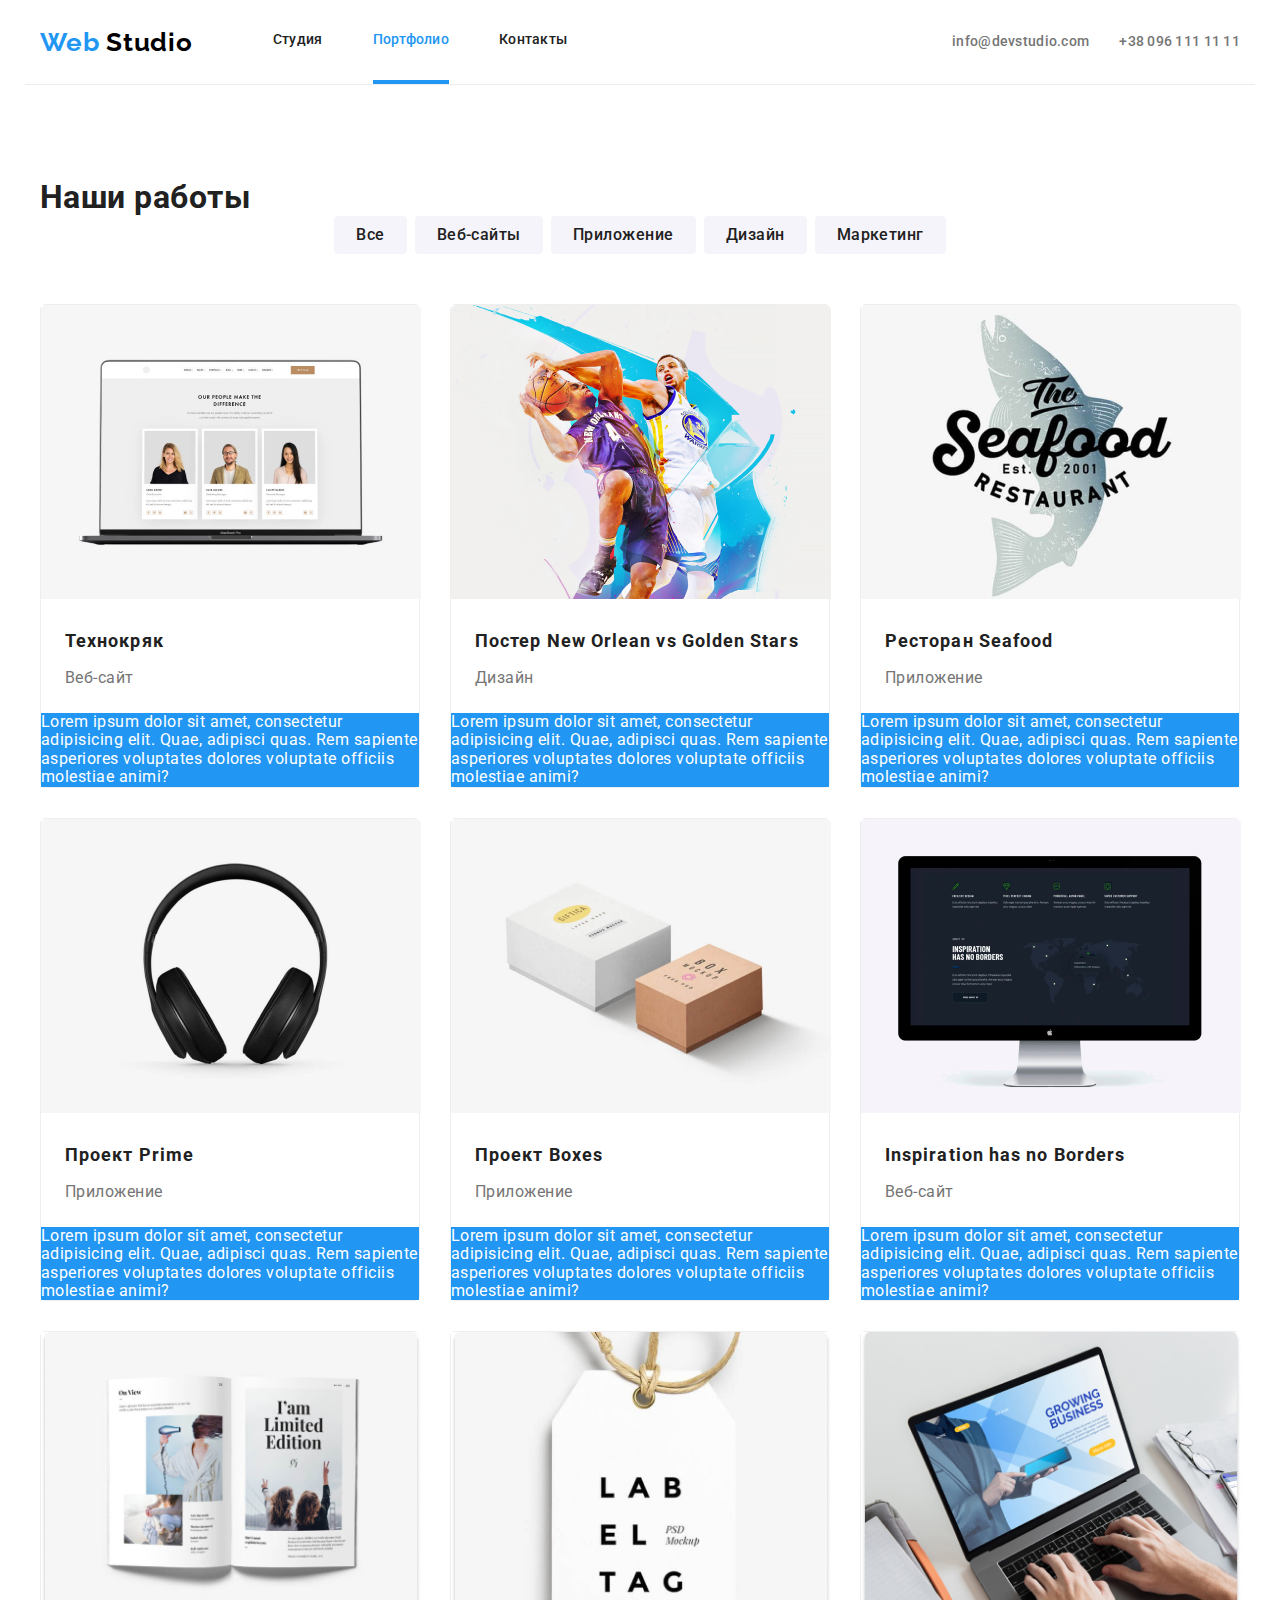
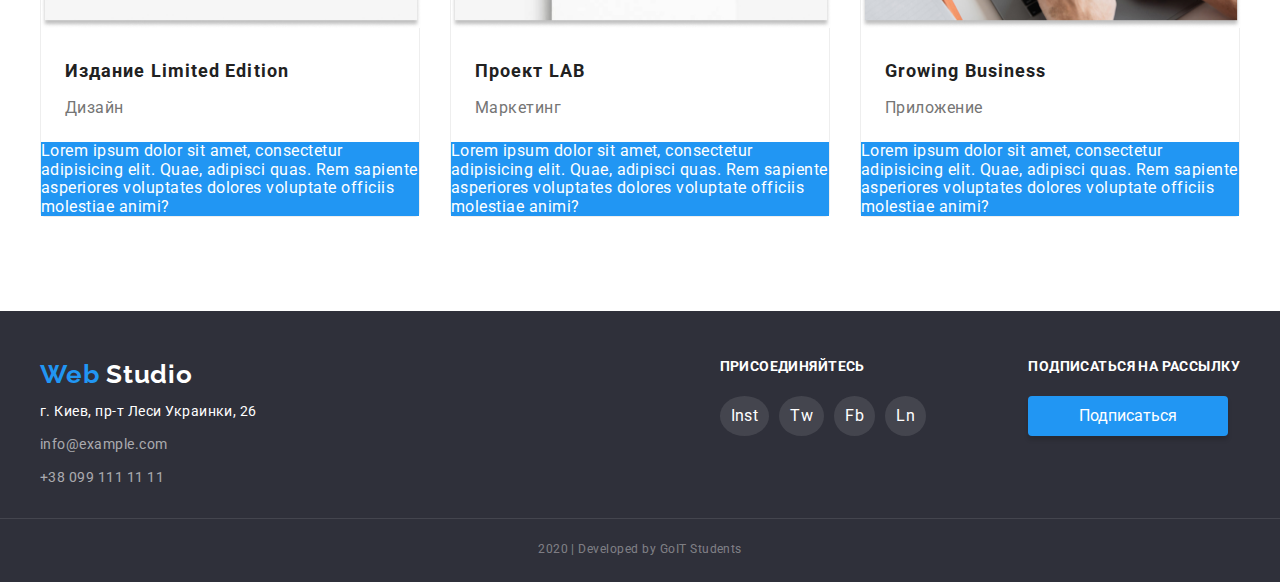
==== commit 94ab77af: "по второму вебинару" ====
--- a/portfolio.html
+++ b/portfolio.html
@@ -24,12 +24,12 @@
             <li><a href="" class="nav-link">Контакты</a></li>
           </ul>
         </nav>
-        <ul class="list">
+        <ul class="list contact">
           <li>
-            <a href="mailto:info@devstudio.com" class="header-mail">info@devstudio.com</a>
+            <a href="mailto:info@devstudio.com" class="contact item">info@devstudio.com</a>
           </li>
           <li>
-            <a href="tel:+380961111111" class="header-phone">+38 096 111 11 11</a>
+            <a href="tel:+380961111111" class="contact item">+38 096 111 11 11</a>
           </li>
         </ul>
       </div>
@@ -154,48 +154,53 @@
     <footer class="footer">
       <!-- Адрес и контакты -->
       <div class="container">
-        <a href="/" lang="en" class="logo">Web <span class="logo-accent">Studio</span></a>
-
-        <address>
-          <ul class="list">
-            <li>
-              <p class="footer-address">г. Киев, пр-т Леси Украинки, 26</p>
-            </li>
-            <li>
-              <a href="mailto:info@example.com" class="footer-mail">info@example.com</a>
-            </li>
-            <li>
-              <a href="tel:+380991111111" class="footer-phone">+38 099 111 11 11</a>
-            </li>
-          </ul>
-        </address>
+        <!-- Адрес -->
+        <div class="address">
+          <a href="/" lang="en" class="logo">Web <span class="logo-accent">Studio</span></a>
+
+          <address>
+            <ul class="list">
+              <li>
+                <p class="footer-address">г. Киев, пр-т Леси Украинки, 26</p>
+              </li>
+              <li>
+                <a href="mailto:info@example.com" class="footer-mail">info@example.com</a>
+              </li>
+              <li>
+                <a href="tel:+380991111111" class="footer-phone">+38 099 111 11 11</a>
+              </li>
+            </ul>
+          </address>
+        </div>
+
         <!-- Соцсети -->
         <div class="footer-social">
           <b>присоединяйтесь</b>
           <ul class="footer-social-list list">
             <li>
-              <a href="" aria-label="Ссылка на соцсеть Instagram">Instagram</a>
-            </li>
-            <li>
-              <a href="" aria-label="Ссылка на соцсеть Twitter">Twitter</a>
-            </li>
-            <li>
-              <a href="" aria-label="Ссылка на соцсеть Facebook">Facebook</a>
-            </li>
-            <li>
-              <a href="" aria-label="Ссылка на соцсеть Linkedin">Linkedin</a>
-            </li>
-          </ul>
-        </div>
-        <!-- Рассылка -->
+              <a href="" aria-label="Ссылка на соцсеть Instagram">Inst</a>
+            </li>
+            <li>
+              <a href="" aria-label="Ссылка на соцсеть Twitter">Tw</a>
+            </li>
+            <li>
+              <a href="" aria-label="Ссылка на соцсеть Facebook">Fb</a>
+            </li>
+            <li>
+              <a href="" aria-label="Ссылка на соцсеть Linkedin">Ln</a>
+            </li>
+          </ul>
+        </div>
+
+        <!-- подписка -->
         <div class="subscribe">
           <b>подписаться на рассылку</b>
-          <button class="button">Подписаться</button>
-        </div>
-        <!-- Копирайт -->
-        <div class="copyright">
-          <p lang="en">2020 | Developed by GoIT Students</p>
-        </div>
+          <button class="button subscribe">Подписаться</button>
+        </div>
+      </div>
+      <!-- Копирайт -->
+      <div class="copyright">
+        <p lang="en">2020 | Developed by GoIT Students</p>
       </div>
     </footer>
   </body>
--- a/css/styles.css
+++ b/css/styles.css
@@ -67,7 +67,7 @@
 }
 
 .logo {
-  display: inline-block;
+  display: block;
   font-family: "Raleway", sans-serif;
   font-weight: 700;
   text-decoration: none;
@@ -93,7 +93,10 @@
 
 /* header */
 
-.header {
+.header .container {
+  display: flex;
+  align-items: center;
+  border-bottom: 1px solid #ececec;
 }
 
 .header .logo-accent {
@@ -101,13 +104,36 @@
 }
 
 .header .logo {
-  padding-top: 24px;
-  padding-bottom: 25px;
+  /* padding-top: 0px;
+  padding-bottom: 0px; */
+  margin-right: 80px;
 }
 
 /* nav-header */
 
+.header-nav {
+  display: flex;
+  align-items: center;
+}
+
+/* .header-nav li:not(:last-child) {
+  outline: 1px solid black;
+  margin-right: 50px;
+} */
+
+.header-nav li + li {
+  margin-left: 50px;
+}
+
+.header-nav > ul {
+  display: flex;
+}
+
 .header-nav .nav-link {
+  display: block;
+  padding-top: 32px;
+  padding-bottom: 32px;
+
   color: #212121;
   text-decoration: none;
   font-weight: 500;
@@ -116,7 +142,8 @@
   letter-spacing: 0.02em;
 }
 
-.header-nav li {
+.header-nav .nav-link.current {
+  border-bottom: 4px solid var(--accent-color);
 }
 
 .nav-link.current {
@@ -130,8 +157,12 @@
 }
 
 /* contact header */
-.header-mail,
-.header-phone {
+.header .contact {
+  display: flex;
+  margin-left: auto;
+}
+
+.contact.item {
   color: var(--primery-text-color);
   text-decoration: none;
   font-weight: 500;
@@ -140,10 +171,12 @@
   letter-spacing: 0.02em;
 }
 
-.header-mail:hover,
-.header-mail:focus,
-.header-phone:hover,
-.header-phone:focus {
+.header .contact li:not(:last-child) {
+  margin-right: 30px;
+}
+
+.contact.item:hover,
+.contact.item:focus {
   color: var(--accent-color);
   text-decoration: none;
 }
@@ -161,12 +194,13 @@
   letter-spacing: 0.06em;
   text-transform: uppercase;
   margin-top: 0px;
-  margin-bottom: 45px;
+  margin-bottom: 46px;
 }
 
 /* advantages - преимущества */
-.advantages {
-  /* background-color: skyblue; */
+.advantages ul {
+  display: flex;
+  justify-content: space-between;
 }
 
 .advantages-title {
@@ -175,6 +209,10 @@
   margin-bottom: 0;
 }
 
+.advantages-item {
+  width: 278px;
+}
+
 .advantages-item h3 {
   font-size: 14px;
   line-height: 16px;
@@ -193,7 +231,21 @@
 
 /* services */
 .services {
-  background-color: #757575;
+  /* background-color: #757575; */
+}
+
+.services-item {
+  width: 380px;
+}
+
+.services-item img {
+  border-radius: 0px 0px 4px 4px;
+  display: block;
+}
+
+.services ul {
+  display: flex;
+  justify-content: space-between;
 }
 
 .services-title {
@@ -205,26 +257,34 @@
 }
 
 .services-item h3 {
+  margin-top: 0;
+  margin-bottom: 0;
+  padding-top: 27px;
+  padding-bottom: 27px;
+
+  background: rgba(47, 48, 58, 0.8);
+  border-radius: 0px 0px 4px 4px;
+
   font-size: 14px;
   line-height: 16px;
   text-align: center;
-  margin-top: 0;
-  margin-bottom: 0;
 
   color: var(--light-color);
   text-transform: uppercase;
 }
 
-.services-item a {
-  text-decoration: none;
-}
-
 /* team */
+.team .item {
+  display: flex;
+  justify-content: space-between;
+}
+
 .section.team {
   background-color: #f5f4fa;
 }
 
 .team-list {
+  width: 278px;
 }
 
 .team-title {
@@ -234,6 +294,13 @@
   margin-top: 0;
   margin-bottom: 0;
   padding-bottom: 50px;
+}
+
+.team-item {
+  background: #ffffff;
+
+  box-shadow: 0px 2px 1px rgba(0, 0, 0, 0.2), 0px 1px 1px rgba(0, 0, 0, 0.14), 0px 1px 3px rgba(0, 0, 0, 0.12);
+  border-radius: 4px;
 }
 
 .team-item h3 {
@@ -249,6 +316,7 @@
 
 .team-item img {
   margin-bottom: 30px;
+  border-radius: 4px 4px 0px 0px;
 }
 
 .team-item p {
@@ -261,11 +329,21 @@
   margin-bottom: 16px;
 }
 
+.team-social-list {
+  display: flex;
+  justify-content: center;
+  margin-bottom: 24px;
+}
+
 .team-social-list a {
   color: #afb1b8;
   text-decoration: none;
 }
 
+.team-social-list li {
+  margin-right: 11px;
+}
+
 .team-social-list a:hover,
 .team-social-list a:focus {
   color: var(--light-color);
@@ -279,6 +357,20 @@
 
 .clients {
   /* background-color: springgreen; */
+}
+
+.clients_item {
+  width: 175px;
+  text-align: center;
+  border: 1px solid #afb1b8;
+  border-radius: 4px;
+  padding-top: 25px;
+  padding-bottom: 25px;
+}
+
+.clients ul {
+  display: flex;
+  justify-content: space-between;
 }
 
 .clients h2 {
@@ -296,8 +388,17 @@
   padding-top: 48px;
 }
 
+.footer .container {
+  display: flex;
+}
+
 .footer .logo-accent {
   color: #ffffff;
+}
+
+/* блок div с адресом и контактами */
+.footer .address {
+  margin-right: auto;
 }
 
 .footer address {
@@ -311,7 +412,7 @@
   line-height: 1.71;
   color: #ffffff;
   padding-top: 10px;
-  padding-bottom: 9px;
+
   margin: 0;
 }
 
@@ -326,13 +427,56 @@
   margin: 0;
 }
 
+/* Социальные сети */
+.footer-social {
+  margin-right: 102px;
+}
+
+.footer-social-list {
+  display: flex;
+}
+
+.footer-social-list li:not(:last-child) {
+  margin-right: 10px;
+}
+
+.footer-social-list a {
+  display: block;
+  padding: 11px;
+
+  border-radius: 50%;
+  color: var(--light-color);
+  background-color: rgba(255, 255, 255, 0.1);
+  text-decoration: none;
+}
+
+.footer-social-list a:hover,
+.footer-social-list a:focus {
+  color: var(--light-color);
+  background-color: var(--accent-color);
+  text-decoration: none;
+}
+
+/* Форма подписки */
+.subscribe {
+}
+
+.button.subscribe {
+  display: block;
+}
+
 .footer-social b,
 .subscribe b {
-  display: inline-block;
+  display: block;
   color: #ffffff;
   text-transform: uppercase;
   padding-bottom: 21px;
-}
+  font-size: 14px;
+  line-height: 1.14;
+  letter-spacing: 0.03em;
+}
+
+/* Копирайт */
 
 .copyright p {
   font-size: 12px;
@@ -346,22 +490,6 @@
   border-top: 1px solid rgba(255, 255, 255, 0.1);
 }
 
-.footer-social-list li {
-}
-
-.footer-social-list a {
-  color: var(--light-color);
-  background-color: rgba(255, 255, 255, 0.1);
-  text-decoration: none;
-}
-
-.footer-social-list a:hover,
-.footer-social-list a:focus {
-  color: var(--accent-color);
-  background-color: var(--light-color);
-  text-decoration: none;
-}
-
 /* portfolio */
 
 section.portfolio {
@@ -369,7 +497,16 @@
 
 /* filter */
 
-filter {
+.portfolio .filter {
+  display: flex;
+  margin-left: auto;
+  margin-right: auto;
+  justify-content: center;
+}
+
+.portfolio .filter-item:not(:last-child) {
+  margin-right: 8px;
+  margin-bottom: 50px;
 }
 
 .filter-item button {
@@ -383,6 +520,7 @@
   text-align: center;
   letter-spacing: 0.03em;
   padding: 6px 22px;
+  border-style: none;
 }
 
 .filter-item button:hover,
@@ -394,8 +532,25 @@
 
 .filter > li {
 }
+
+.portfolio .example {
+  display: flex;
+  flex-wrap: wrap;
+}
+
 .example > li {
   background: #ffffff;
+  width: 380px;
+  border: 1px solid #eeeeee;
+  border-radius: 5px;
+}
+
+.example > li:not(:nth-child(3n)) {
+  margin-right: 30px;
+}
+
+.example > li:not(:nth-last-child(-n + 3)) {
+  margin-bottom: 30px;
 }
 
 .example img {
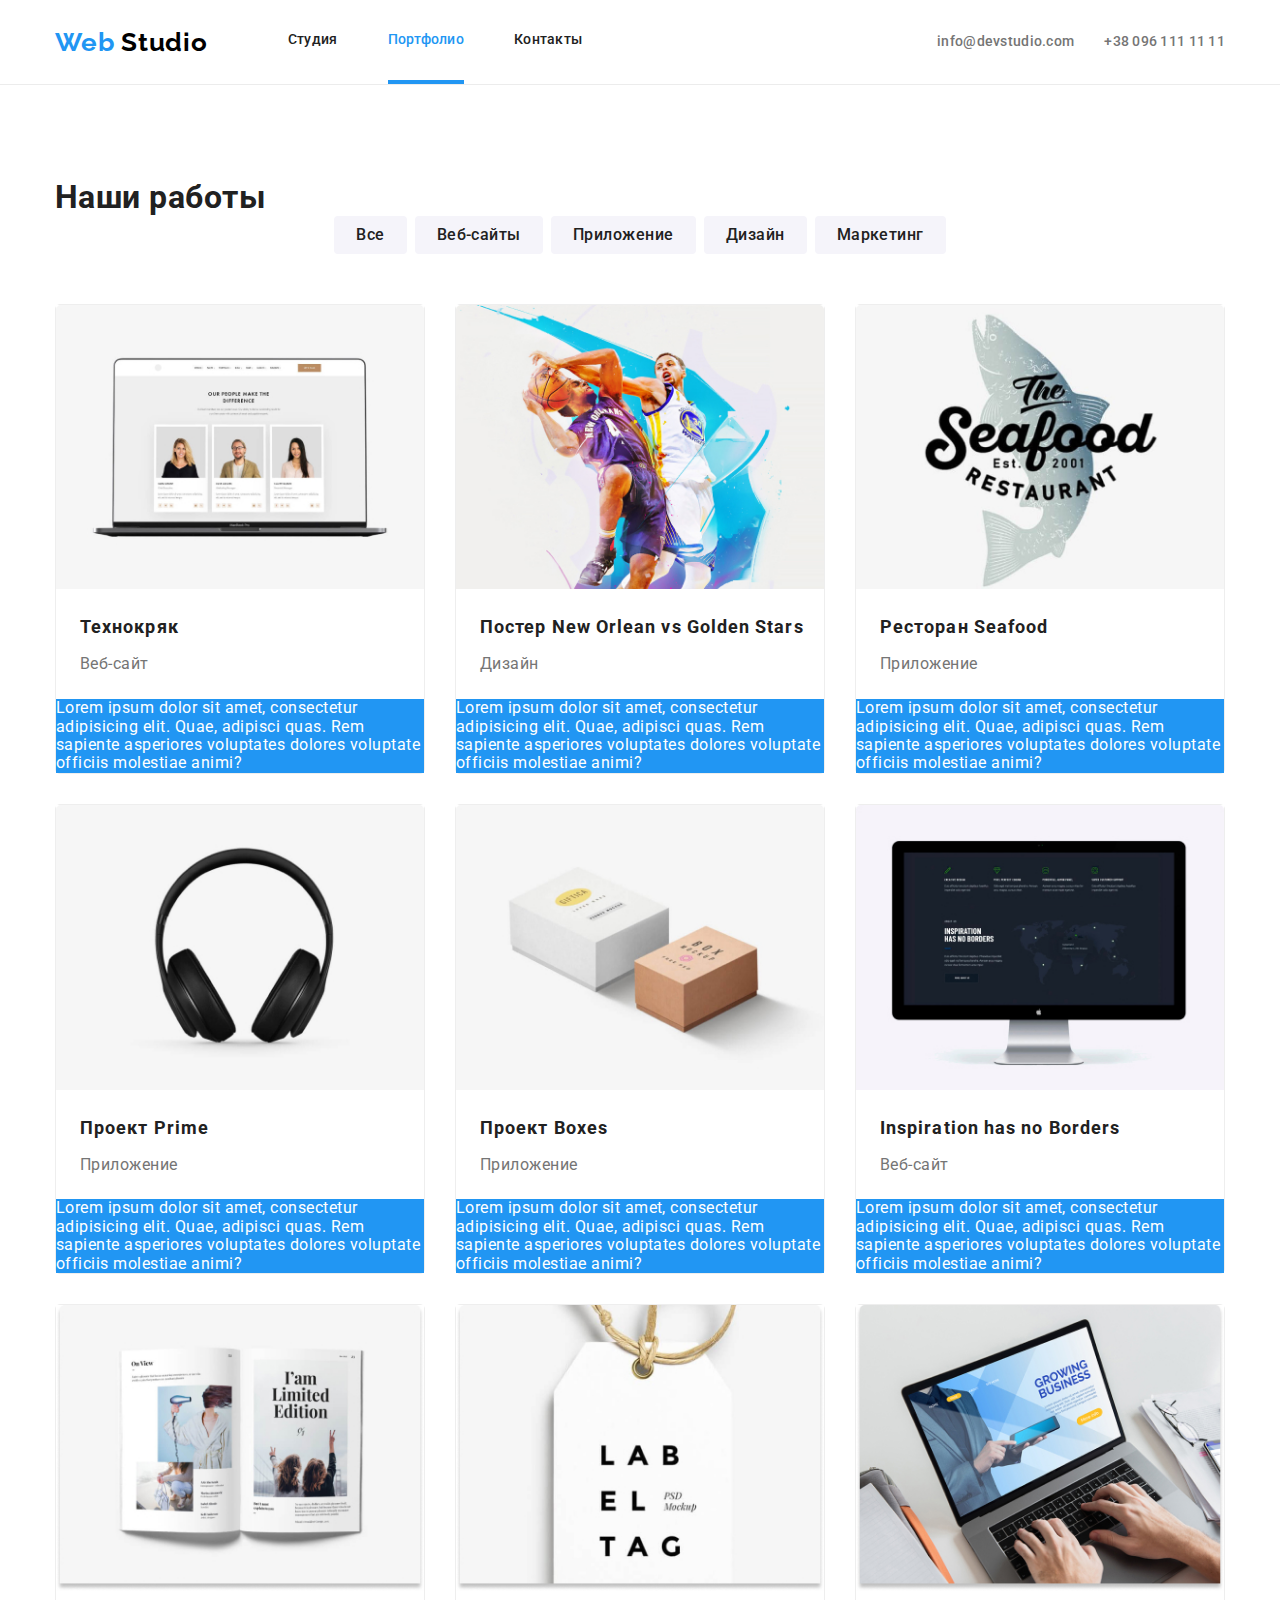
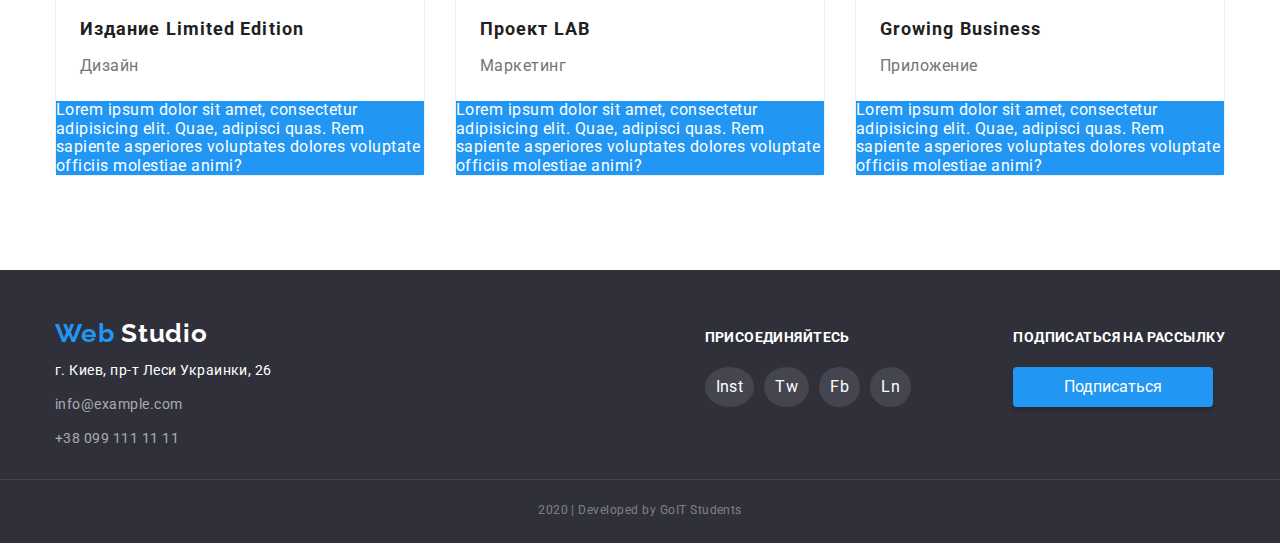
==== commit a0e97e69: "правки макета" ====
--- a/portfolio.html
+++ b/portfolio.html
@@ -48,7 +48,7 @@
           <ul class="example list">
             <li>
               <a href="" class="element">
-                <img src="./images/portfolio/1.jpg" alt="Экран ноутбука" width="380" />
+                <img src="./images/portfolio/1.jpg" alt="Экран ноутбука" width="368" />
                 <h2>Технокряк</h2>
                 <p class="element-type">Веб-сайт</p>
                 <p class="element-disc">
@@ -59,7 +59,7 @@
             </li>
             <li>
               <a href="" class="element">
-                <img src="./images/portfolio/2.jpg" alt="Два баскетболиста играют" width="380" />
+                <img src="./images/portfolio/2.jpg" alt="Два баскетболиста играют" width="368" />
                 <h2>Постер New Orlean vs Golden Stars</h2>
                 <p class="element-type">Дизайн</p>
                 <p class="element-disc">
@@ -70,7 +70,7 @@
             </li>
             <li>
               <a href="" class="element">
-                <img src="./images/portfolio/3.jpg" alt="Логотип рыбного ресторана" width="380" />
+                <img src="./images/portfolio/3.jpg" alt="Логотип рыбного ресторана" width="368" />
                 <h2>Ресторан Seafood</h2>
                 <p class="element-type">Приложение</p>
                 <p class="element-disc">
@@ -81,7 +81,7 @@
             </li>
             <li>
               <a href="" class="element">
-                <img src="./images/portfolio/4.jpg" alt="Наушники" width="380" />
+                <img src="./images/portfolio/4.jpg" alt="Наушники" width="368" />
                 <h2>Проект Prime</h2>
                 <p class="element-type">Приложение</p>
                 <p class="element-disc">
@@ -92,7 +92,7 @@
             </li>
             <li>
               <a href="" class="element">
-                <img src="./images/portfolio/5.jpg" alt="Две коробки" width="380" />
+                <img src="./images/portfolio/5.jpg" alt="Две коробки" width="368" />
                 <h2>Проект Boxes</h2>
                 <p class="element-type">Приложение</p>
                 <p class="element-disc">
@@ -103,7 +103,7 @@
             </li>
             <li>
               <a href="" class="element">
-                <img src="./images/portfolio/6.jpg" alt="Монитор" width="380" />
+                <img src="./images/portfolio/6.jpg" alt="Монитор" width="368" />
                 <h2>Inspiration has no Borders</h2>
                 <p class="element-type">Веб-сайт</p>
                 <p class="element-disc">
@@ -114,7 +114,7 @@
             </li>
             <li>
               <a href="" class="element">
-                <img src="./images/portfolio/7.jpg" alt="Открытая книга" width="380" />
+                <img src="./images/portfolio/7.jpg" alt="Открытая книга" width="368" />
                 <h2>Издание Limited Edition</h2>
                 <p class="element-type">Дизайн</p>
                 <p class="element-disc">
@@ -125,7 +125,7 @@
             </li>
             <li>
               <a href="" class="element">
-                <img src="./images/portfolio/8.jpg" alt="Этикетка" width="380" />
+                <img src="./images/portfolio/8.jpg" alt="Этикетка" width="368" />
                 <h2>Проект LAB</h2>
                 <p class="element-type">Маркетинг</p>
                 <p class="element-disc">
@@ -136,7 +136,7 @@
             </li>
             <li>
               <a href="" class="element">
-                <img src="./images/portfolio/9.jpg" alt="Человек работает на ноутбуке" width="380" />
+                <img src="./images/portfolio/9.jpg" alt="Человек работает на ноутбуке" width="368" />
                 <h2>Growing Business</h2>
                 <p class="element-type">Приложение</p>
                 <p class="element-disc">
--- a/css/styles.css
+++ b/css/styles.css
@@ -33,7 +33,7 @@
 }
 
 .container {
-  width: 1230px;
+  width: 1200px;
   padding-right: 15px;
   padding-left: 15px;
   margin-left: auto;
@@ -59,6 +59,7 @@
   border-radius: 4px;
   box-shadow: 0px 4px 4px rgba(0, 0, 0, 0.15);
   border: 1px solid transparent;
+  cursor: pointer;
 }
 
 .button:hover,
@@ -93,10 +94,13 @@
 
 /* header */
 
+.header {
+  border-bottom: 1px solid #ececec;
+}
+
 .header .container {
   display: flex;
   align-items: center;
-  border-bottom: 1px solid #ececec;
 }
 
 .header .logo-accent {
@@ -116,11 +120,6 @@
   align-items: center;
 }
 
-/* .header-nav li:not(:last-child) {
-  outline: 1px solid black;
-  margin-right: 50px;
-} */
-
 .header-nav li + li {
   margin-left: 50px;
 }
@@ -133,7 +132,6 @@
   display: block;
   padding-top: 32px;
   padding-bottom: 32px;
-
   color: #212121;
   text-decoration: none;
   font-weight: 500;
@@ -153,7 +151,6 @@
 .header-nav .nav-link:hover,
 .header-nav .nav-link:focus {
   color: var(--accent-color);
-  text-decoration: underline;
 }
 
 /* contact header */
@@ -183,9 +180,14 @@
 
 /* hero */
 .hero {
-  background-color: #757575;
-  text-align: center;
-}
+  background-color: var(--primery-text-color);
+}
+.hero .container {
+  text-align: center;
+  padding-top: 200px;
+  padding-bottom: 200px;
+}
+
 .hero-title {
   color: var(--light-color);
   font-weight: 900;
@@ -198,6 +200,14 @@
 }
 
 /* advantages - преимущества */
+
+.section.advantages {
+  border-bottom: 1px solid #ececec;
+}
+
+.advantages .container {
+}
+
 .advantages ul {
   display: flex;
   justify-content: space-between;
@@ -210,7 +220,7 @@
 }
 
 .advantages-item {
-  width: 278px;
+  width: 270px;
 }
 
 .advantages-item h3 {
@@ -235,7 +245,7 @@
 }
 
 .services-item {
-  width: 380px;
+  width: 370px;
 }
 
 .services-item img {
@@ -297,10 +307,11 @@
 }
 
 .team-item {
+  width: 270px;
   background: #ffffff;
-
   box-shadow: 0px 2px 1px rgba(0, 0, 0, 0.2), 0px 1px 1px rgba(0, 0, 0, 0.14), 0px 1px 3px rgba(0, 0, 0, 0.12);
   border-radius: 4px;
+  padding-bottom: 24px;
 }
 
 .team-item h3 {
@@ -332,7 +343,7 @@
 .team-social-list {
   display: flex;
   justify-content: center;
-  margin-bottom: 24px;
+  /* margin-bottom: 24px; */
 }
 
 .team-social-list a {
@@ -360,7 +371,7 @@
 }
 
 .clients_item {
-  width: 175px;
+  width: 170px;
   text-align: center;
   border: 1px solid #afb1b8;
   border-radius: 4px;
@@ -390,6 +401,11 @@
 
 .footer .container {
   display: flex;
+  align-items: baseline;
+}
+
+.footer .logo {
+  margin-bottom: 10px;
 }
 
 .footer .logo-accent {
@@ -401,6 +417,10 @@
   margin-right: auto;
 }
 
+.footer .address li:not(:last-child) {
+  margin-bottom: 10px;
+}
+
 .footer address {
   /* весь блок адреса */
   font-style: normal;
@@ -411,8 +431,6 @@
   font-size: 14px;
   line-height: 1.71;
   color: #ffffff;
-  padding-top: 10px;
-
   margin: 0;
 }
 
@@ -423,7 +441,6 @@
   line-height: 1.71;
   color: rgba(255, 255, 255, 0.6);
   text-decoration: none;
-  padding-top: 9px;
   margin: 0;
 }
 
@@ -468,9 +485,9 @@
 .footer-social b,
 .subscribe b {
   display: block;
+  margin-bottom: 21px;
   color: #ffffff;
   text-transform: uppercase;
-  padding-bottom: 21px;
   font-size: 14px;
   line-height: 1.14;
   letter-spacing: 0.03em;
@@ -479,15 +496,16 @@
 /* Копирайт */
 
 .copyright p {
-  font-size: 12px;
-  line-height: 2;
-  text-align: center;
-  color: rgba(255, 255, 255, 0.4);
   margin-top: 28px;
   margin-bottom: 0;
   padding-top: 18px;
   padding-bottom: 21px;
   border-top: 1px solid rgba(255, 255, 255, 0.1);
+
+  font-size: 12px;
+  line-height: 2;
+  text-align: center;
+  color: rgba(255, 255, 255, 0.4);
 }
 
 /* portfolio */
@@ -521,6 +539,7 @@
   letter-spacing: 0.03em;
   padding: 6px 22px;
   border-style: none;
+  cursor: pointer;
 }
 
 .filter-item button:hover,
@@ -540,7 +559,7 @@
 
 .example > li {
   background: #ffffff;
-  width: 380px;
+  width: 370px;
   border: 1px solid #eeeeee;
   border-radius: 5px;
 }
@@ -554,6 +573,7 @@
 }
 
 .example img {
+  display: block;
   margin-bottom: 20px;
 }
 
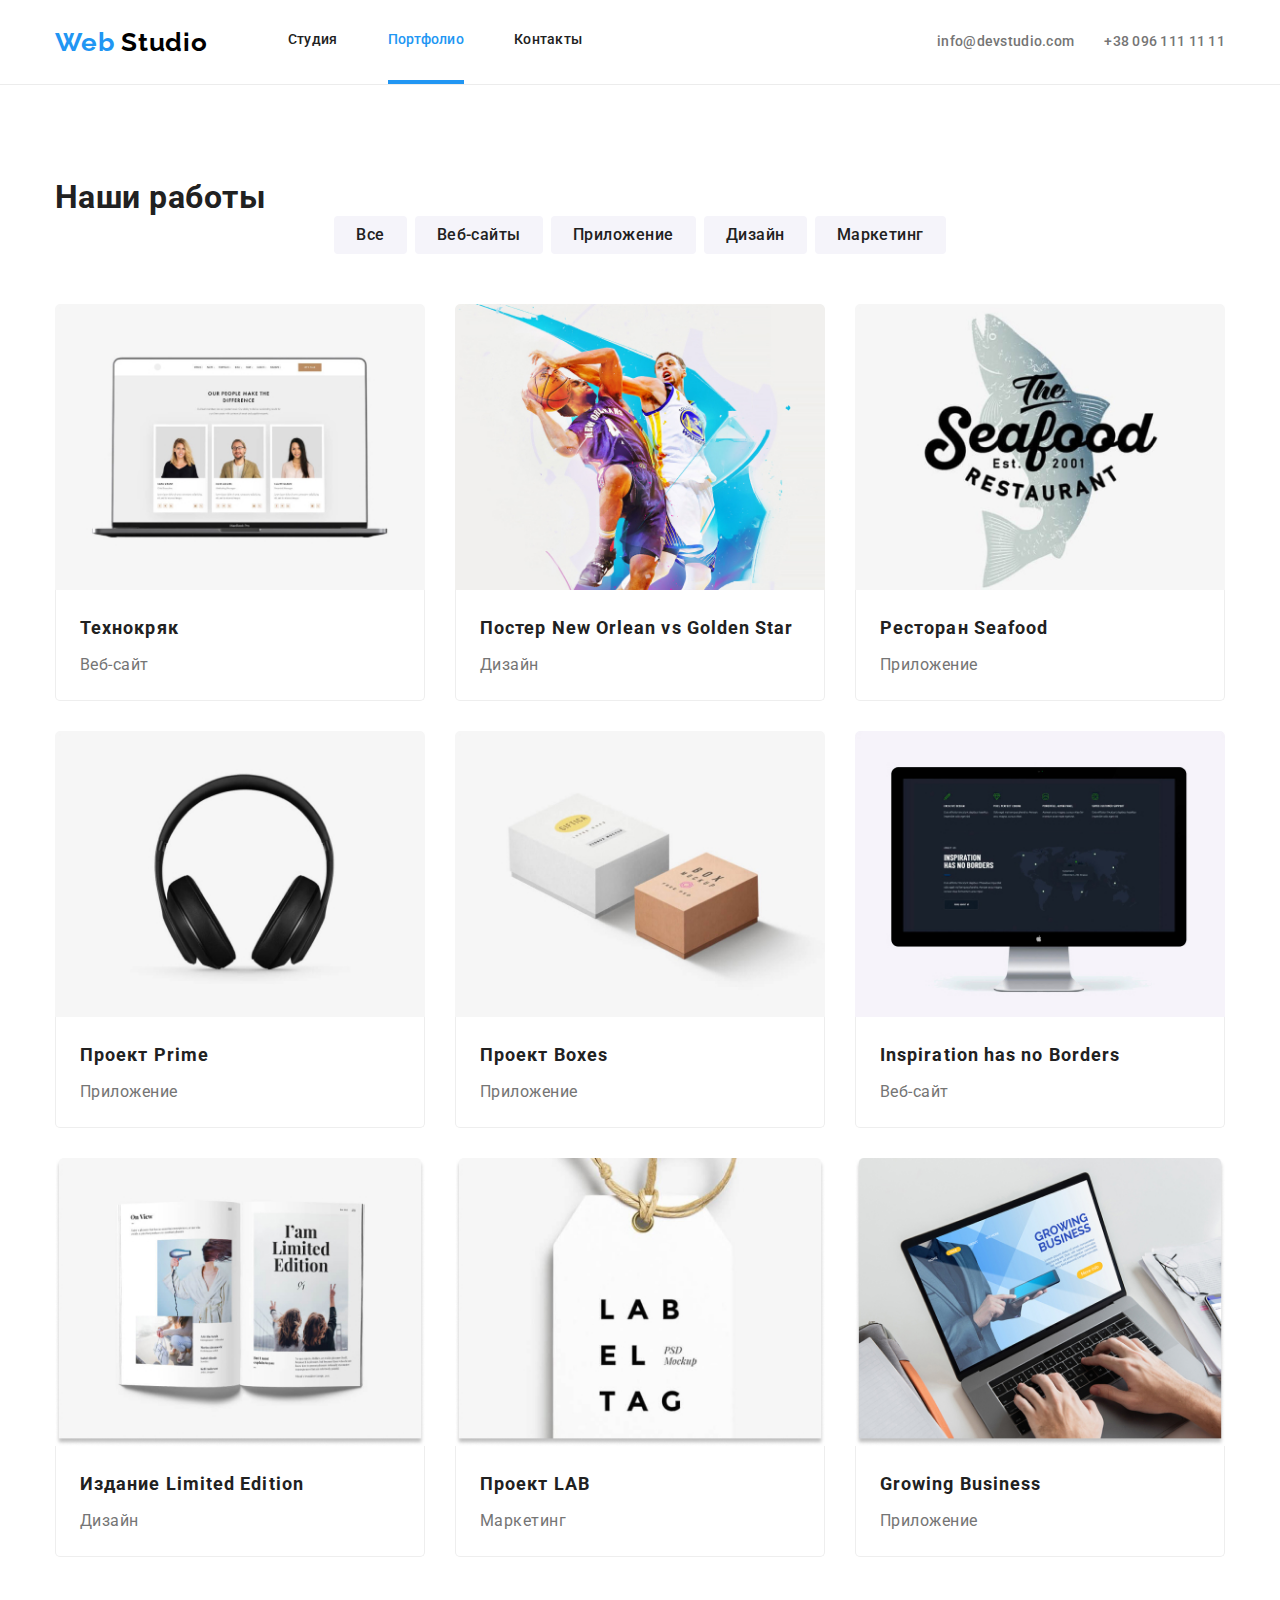
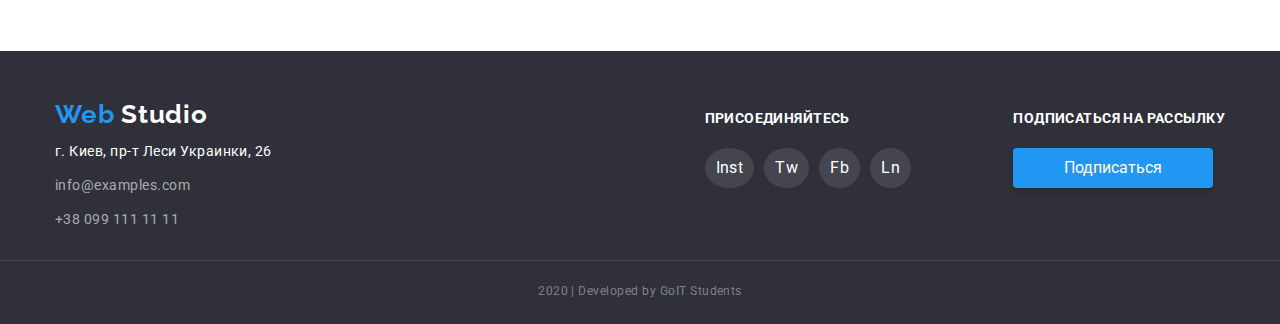
==== commit de6bb6f7: "переверстал карточку примеров работ" ====
--- a/portfolio.html
+++ b/portfolio.html
@@ -37,6 +37,7 @@
     <main>
       <section class="section portfolio">
         <div class="container">
+          <!-- Кнопки фильтра -->
           <h1>Наши работы</h1>
           <ul class="filter list">
             <li class="filter-item"><button type="button">Все</button></li>
@@ -45,104 +46,128 @@
             <li class="filter-item"><button type="button">Дизайн</button></li>
             <li class="filter-item"><button type="button">Маркетинг</button></li>
           </ul>
-          <ul class="example list">
-            <li>
-              <a href="" class="element">
-                <img src="./images/portfolio/1.jpg" alt="Экран ноутбука" width="368" />
-                <h2>Технокряк</h2>
-                <p class="element-type">Веб-сайт</p>
-                <p class="element-disc">
-                  Lorem ipsum dolor sit amet, consectetur adipisicing elit. Quae, adipisci quas. Rem sapiente asperiores
-                  voluptates dolores voluptate officiis molestiae animi?
-                </p>
-              </a>
-            </li>
-            <li>
-              <a href="" class="element">
-                <img src="./images/portfolio/2.jpg" alt="Два баскетболиста играют" width="368" />
-                <h2>Постер New Orlean vs Golden Stars</h2>
-                <p class="element-type">Дизайн</p>
-                <p class="element-disc">
-                  Lorem ipsum dolor sit amet, consectetur adipisicing elit. Quae, adipisci quas. Rem sapiente asperiores
-                  voluptates dolores voluptate officiis molestiae animi?
-                </p>
-              </a>
-            </li>
-            <li>
-              <a href="" class="element">
-                <img src="./images/portfolio/3.jpg" alt="Логотип рыбного ресторана" width="368" />
-                <h2>Ресторан Seafood</h2>
-                <p class="element-type">Приложение</p>
-                <p class="element-disc">
-                  Lorem ipsum dolor sit amet, consectetur adipisicing elit. Quae, adipisci quas. Rem sapiente asperiores
-                  voluptates dolores voluptate officiis molestiae animi?
-                </p>
-              </a>
-            </li>
-            <li>
-              <a href="" class="element">
-                <img src="./images/portfolio/4.jpg" alt="Наушники" width="368" />
-                <h2>Проект Prime</h2>
-                <p class="element-type">Приложение</p>
-                <p class="element-disc">
-                  Lorem ipsum dolor sit amet, consectetur adipisicing elit. Quae, adipisci quas. Rem sapiente asperiores
-                  voluptates dolores voluptate officiis molestiae animi?
-                </p>
-              </a>
-            </li>
-            <li>
-              <a href="" class="element">
-                <img src="./images/portfolio/5.jpg" alt="Две коробки" width="368" />
-                <h2>Проект Boxes</h2>
-                <p class="element-type">Приложение</p>
-                <p class="element-disc">
-                  Lorem ipsum dolor sit amet, consectetur adipisicing elit. Quae, adipisci quas. Rem sapiente asperiores
-                  voluptates dolores voluptate officiis molestiae animi?
-                </p>
-              </a>
-            </li>
-            <li>
-              <a href="" class="element">
-                <img src="./images/portfolio/6.jpg" alt="Монитор" width="368" />
-                <h2>Inspiration has no Borders</h2>
-                <p class="element-type">Веб-сайт</p>
-                <p class="element-disc">
-                  Lorem ipsum dolor sit amet, consectetur adipisicing elit. Quae, adipisci quas. Rem sapiente asperiores
-                  voluptates dolores voluptate officiis molestiae animi?
-                </p>
-              </a>
-            </li>
-            <li>
-              <a href="" class="element">
-                <img src="./images/portfolio/7.jpg" alt="Открытая книга" width="368" />
-                <h2>Издание Limited Edition</h2>
-                <p class="element-type">Дизайн</p>
-                <p class="element-disc">
-                  Lorem ipsum dolor sit amet, consectetur adipisicing elit. Quae, adipisci quas. Rem sapiente asperiores
-                  voluptates dolores voluptate officiis molestiae animi?
-                </p>
-              </a>
-            </li>
-            <li>
-              <a href="" class="element">
-                <img src="./images/portfolio/8.jpg" alt="Этикетка" width="368" />
-                <h2>Проект LAB</h2>
-                <p class="element-type">Маркетинг</p>
-                <p class="element-disc">
-                  Lorem ipsum dolor sit amet, consectetur adipisicing elit. Quae, adipisci quas. Rem sapiente asperiores
-                  voluptates dolores voluptate officiis molestiae animi?
-                </p>
-              </a>
-            </li>
-            <li>
-              <a href="" class="element">
-                <img src="./images/portfolio/9.jpg" alt="Человек работает на ноутбуке" width="368" />
-                <h2>Growing Business</h2>
-                <p class="element-type">Приложение</p>
-                <p class="element-disc">
-                  Lorem ipsum dolor sit amet, consectetur adipisicing elit. Quae, adipisci quas. Rem sapiente asperiores
-                  voluptates dolores voluptate officiis molestiae animi?
-                </p>
+
+          <!-- Сетка работ -->
+          <ul class="examples list">
+            <li>
+              <a href="" class="element">
+                <img src="./images/portfolio/1.jpg" alt="Экран ноутбука" width="370" class="element-img" />
+                <div class="element-content">
+                  <h2 class="element-title">Технокряк</h2>
+                  <p class="element-type">Веб-сайт</p>
+                  <!-- <p class="element-disc">
+                    Lorem ipsum dolor sit amet, consectetur adipisicing elit. Quae, adipisci quas. Rem sapiente asperiores
+                    voluptates dolores voluptate officiis molestiae animi?
+                  </p> -->
+                </div>
+              </a>
+            </li>
+            <li>
+              <a href="" class="element">
+                <img src="./images/portfolio/2.jpg" alt="Два баскетболиста играют" width="370" class="element-img" />
+
+                <div class="element-content">
+                  <h2 class="element-title">Постер New Orlean vs Golden Star</h2>
+                  <p class="element-type">Дизайн</p>
+                  <!-- <p class="element-disc">
+                    Lorem ipsum dolor sit amet, consectetur adipisicing elit. Quae, adipisci quas. Rem sapiente asperiores
+                    voluptates dolores voluptate officiis molestiae animi?
+                  </p> -->
+                </div>
+              </a>
+            </li>
+            <li>
+              <a href="" class="element">
+                <img src="./images/portfolio/3.jpg" alt="Логотип рыбного ресторана" width="370" class="element-img" />
+
+                <div class="element-content">
+                  <h2 class="element-title">Ресторан Seafood</h2>
+                  <p class="element-type">Приложение</p>
+                  <!-- <p class="element-disc">
+                    Lorem ipsum dolor sit amet, consectetur adipisicing elit. Quae, adipisci quas. Rem sapiente asperiores
+                    voluptates dolores voluptate officiis molestiae animi?
+                  </p> -->
+                </div>
+              </a>
+            </li>
+            <li>
+              <a href="" class="element">
+                <img src="./images/portfolio/4.jpg" alt="Наушники" width="370" class="element-img" />
+                <div class="element-content">
+                  <h2 class="element-title">Проект Prime</h2>
+                  <p class="element-type">Приложение</p>
+                  <!-- <p class="element-disc">
+                    Lorem ipsum dolor sit amet, consectetur adipisicing elit. Quae, adipisci quas. Rem sapiente asperiores
+                    voluptates dolores voluptate officiis molestiae animi?
+                  </p> -->
+                </div>
+              </a>
+            </li>
+            <li>
+              <a href="" class="element">
+                <img src="./images/portfolio/5.jpg" alt="Две коробки" width="370" class="element-img" />
+                <div class="element-content">
+                  <h2 class="element-title">Проект Boxes</h2>
+                  <p class="element-type">Приложение</p>
+                  <!-- <p class="element-disc">
+                    Lorem ipsum dolor sit amet, consectetur adipisicing elit. Quae, adipisci quas. Rem sapiente asperiores
+                    voluptates dolores voluptate officiis molestiae animi?
+                  </p> -->
+                </div>
+              </a>
+            </li>
+            <li>
+              <a href="" class="element">
+                <img src="./images/portfolio/6.jpg" alt="Монитор" width="370" class="element-img" />
+
+                <div class="element-content">
+                  <h2 class="element-title">Inspiration has no Borders</h2>
+                  <p class="element-type">Веб-сайт</p>
+                  <!-- <p class="element-disc">
+                    Lorem ipsum dolor sit amet, consectetur adipisicing elit. Quae, adipisci quas. Rem sapiente asperiores
+                    voluptates dolores voluptate officiis molestiae animi?
+                  </p> -->
+                </div>
+              </a>
+            </li>
+            <li>
+              <a href="" class="element">
+                <img src="./images/portfolio/7.jpg" alt="Открытая книга" width="370" class="element-img" />
+
+                <div class="element-content">
+                  <h2 class="element-title">Издание Limited Edition</h2>
+                  <p class="element-type">Дизайн</p>
+                  <!-- <p class="element-disc">
+                    Lorem ipsum dolor sit amet, consectetur adipisicing elit. Quae, adipisci quas. Rem sapiente asperiores
+                    voluptates dolores voluptate officiis molestiae animi?
+                  </p> -->
+                </div>
+              </a>
+            </li>
+            <li>
+              <a href="" class="element">
+                <img src="./images/portfolio/8.jpg" alt="Этикетка" width="370" class="element-img" />
+                <div class="element-content">
+                  <h2 class="element-title">Проект LAB</h2>
+                  <p class="element-type">Маркетинг</p>
+                  <!-- <p class="element-disc">
+                    Lorem ipsum dolor sit amet, consectetur adipisicing elit. Quae, adipisci quas. Rem sapiente asperiores
+                    voluptates dolores voluptate officiis molestiae animi?
+                  </p> -->
+                </div>
+              </a>
+            </li>
+            <li>
+              <a href="" class="element">
+                <img src="./images/portfolio/9.jpg" alt="Человек работает на ноутбуке" width="370" class="element-img" />
+                <div class="element-content">
+                  <h2 class="element-title">Growing Business</h2>
+                  <p class="element-type">Приложение</p>
+                  <!-- <p class="element-disc">
+                    Lorem ipsum dolor sit amet, consectetur adipisicing elit. Quae, adipisci quas. Rem sapiente asperiores
+                    voluptates dolores voluptate officiis molestiae animi?
+                  </p> -->
+                </div>
               </a>
             </li>
           </ul>
@@ -164,7 +189,7 @@
                 <p class="footer-address">г. Киев, пр-т Леси Украинки, 26</p>
               </li>
               <li>
-                <a href="mailto:info@example.com" class="footer-mail">info@example.com</a>
+                <a href="mailto:info@examples.com" class="footer-mail">info@examples.com</a>
               </li>
               <li>
                 <a href="tel:+380991111111" class="footer-phone">+38 099 111 11 11</a>
--- a/css/styles.css
+++ b/css/styles.css
@@ -515,6 +515,12 @@
 
 /* filter */
 
+.portfolio h1 {
+  margin: 0;
+}
+
+/* Кнопки фильтра */
+
 .portfolio .filter {
   display: flex;
   margin-left: auto;
@@ -549,64 +555,77 @@
   box-shadow: 0px 2px 2px rgba(0, 0, 0, 0.12), 0px 1px 2px rgba(0, 0, 0, 0.08), 0px 3px 1px rgba(0, 0, 0, 0.1);
 }
 
-.filter > li {
-}
-
-.portfolio .example {
+/* Сетка примеров работ */
+
+/* Формирование сетки */
+.portfolio .examples {
   display: flex;
   flex-wrap: wrap;
 }
 
-.example > li {
+.examples > li {
   background: #ffffff;
   width: 370px;
-  border: 1px solid #eeeeee;
-  border-radius: 5px;
-}
-
-.example > li:not(:nth-child(3n)) {
+  border-top-left-radius: 5px;
+  border-top-right-radius: 5px;
+  overflow: hidden;
+}
+
+.examples > li:not(:nth-child(3n)) {
   margin-right: 30px;
 }
 
-.example > li:not(:nth-last-child(-n + 3)) {
+.examples > li:not(:nth-last-child(-n + 3)) {
   margin-bottom: 30px;
 }
 
-.example img {
-  display: block;
-  margin-bottom: 20px;
-}
-
-.example h2 {
-  margin-top: 0;
+/* формирование карточки */
+
+.element {
+  display: block;
+  text-decoration: none;
+}
+
+.element-img {
+  display: block;
+}
+
+.element-content {
+  padding: 20px 24px;
+  border-right: 1px solid #eeeeee;
+  border-left: 1px solid #eeeeee;
+  border-bottom: 1px solid #eeeeee;
+  border-bottom-left-radius: 5px;
+  border-bottom-right-radius: 5px;
+}
+
+.element-title {
+  margin: 0;
   margin-bottom: 4px;
-  padding-left: 24px;
+
   font-size: 18px;
   line-height: 2;
   letter-spacing: 0.06em;
   font-weight: 700;
 }
 
-.portfolio h1 {
+.element-type {
   margin: 0;
-}
-
-.portfolio a {
-  text-decoration: none;
-}
-
-.portfolio .element-type {
+
   color: var(--primery-text-color);
   font-size: 16px;
   line-height: 1.87;
-  margin-top: 0;
-  margin-bottom: 20px;
-  padding-left: 24px;
+
   /* identical to box height, or 187% */
 }
 
-.portfolio .element-disc {
+.element-disc {
+  margin: 0;
+
+  background-color: var(--accent-color);
+
   color: #ffffff;
-  background-color: var(--accent-color);
-  margin: 0;
-}
+  font-size: 18px;
+  line-height: 1.56;
+  letter-spacing: 0.03em;
+}
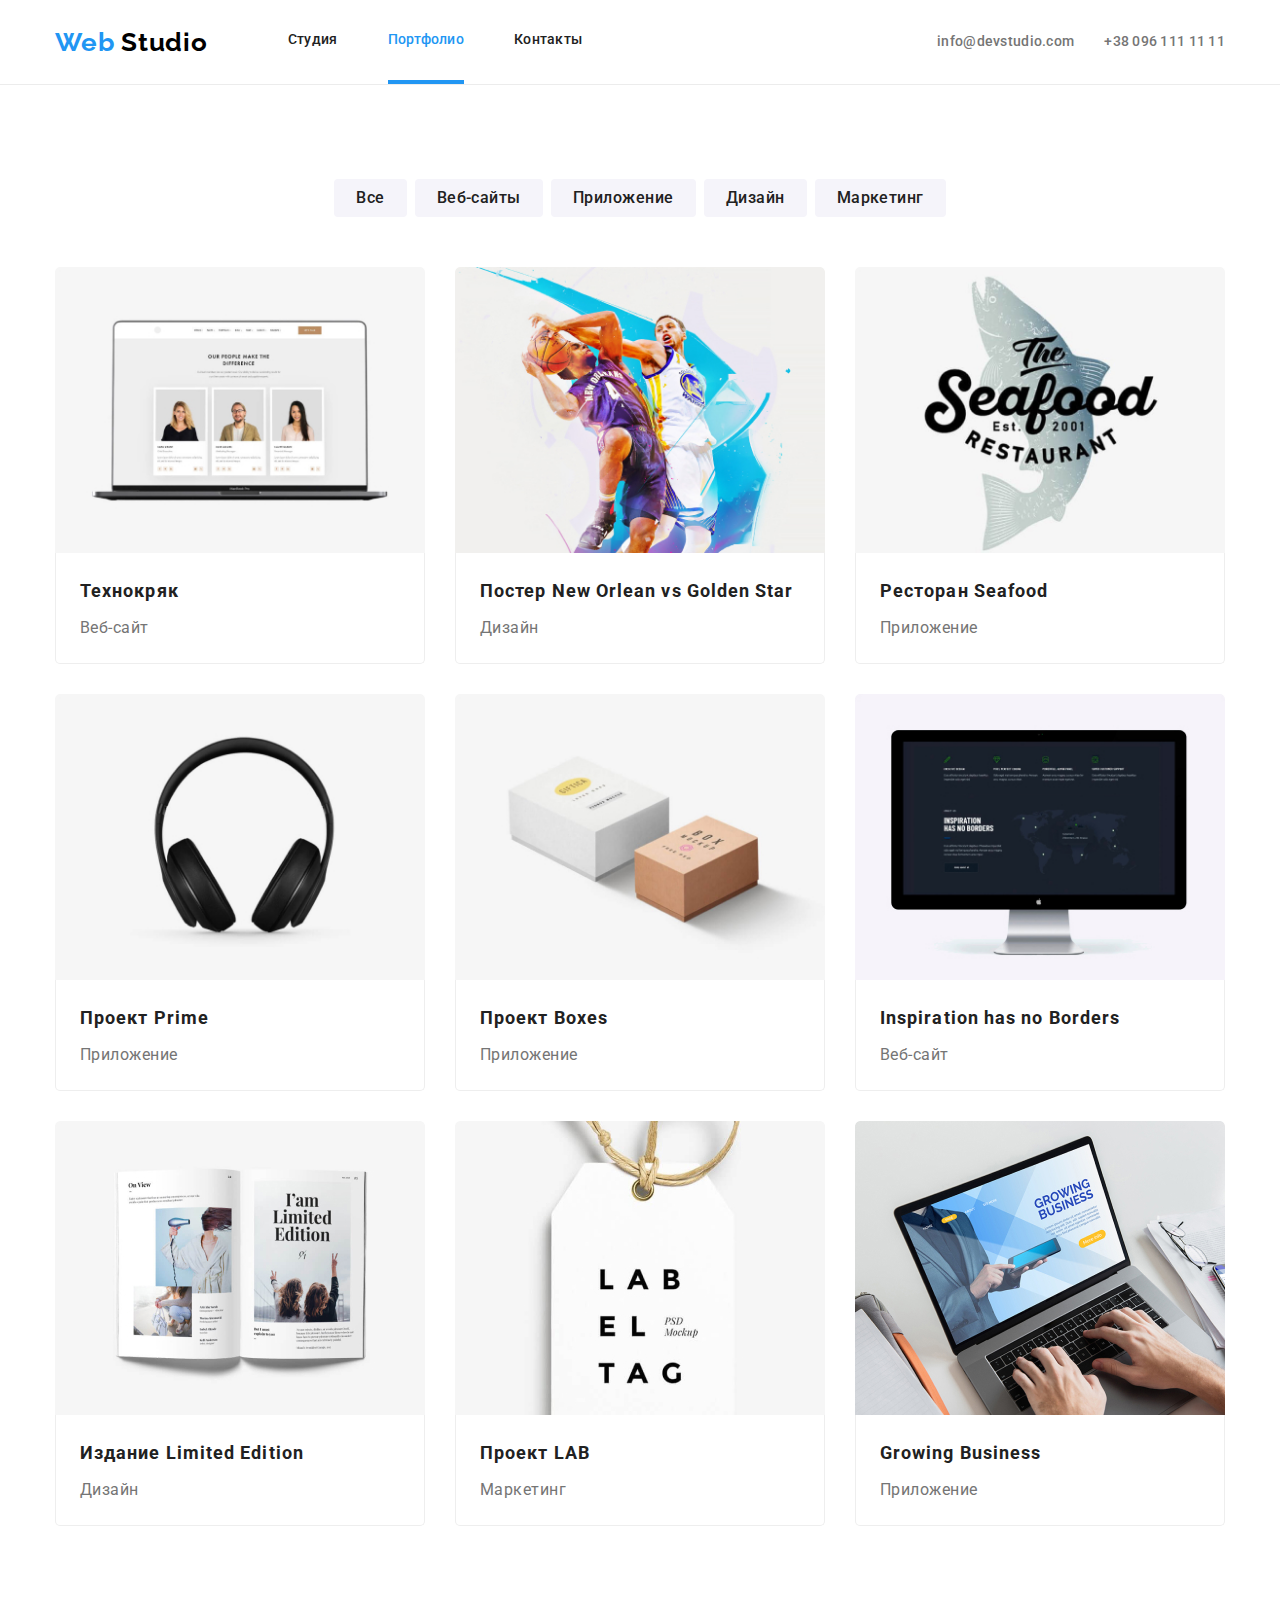
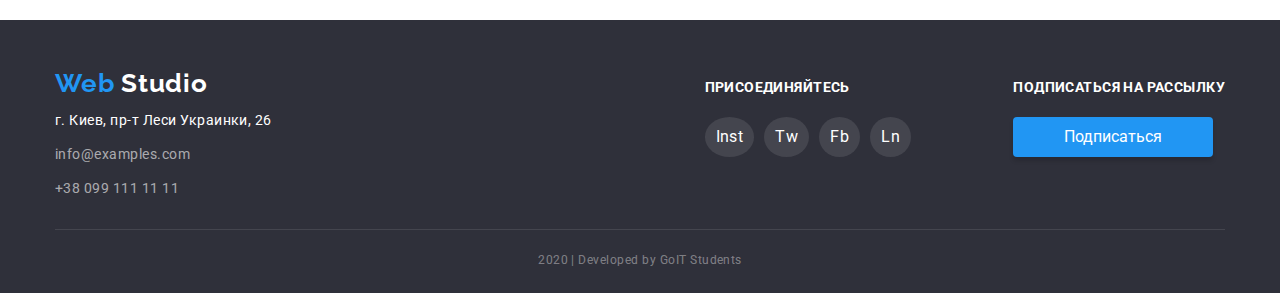
==== commit a0cf7657: "Рамка копирайта по ширине контейнера" ====
--- a/portfolio.html
+++ b/portfolio.html
@@ -38,7 +38,7 @@
       <section class="section portfolio">
         <div class="container">
           <!-- Кнопки фильтра -->
-          <h1>Наши работы</h1>
+          <h1 class="visually-hidden">Наши работы</h1>
           <ul class="filter list">
             <li class="filter-item"><button type="button">Все</button></li>
             <li class="filter-item"><button type="button">Веб-сайты</button></li>
@@ -178,7 +178,7 @@
     <!-- footer    -->
     <footer class="footer">
       <!-- Адрес и контакты -->
-      <div class="container">
+      <div class="flex container">
         <!-- Адрес -->
         <div class="address">
           <a href="/" lang="en" class="logo">Web <span class="logo-accent">Studio</span></a>
@@ -224,8 +224,8 @@
         </div>
       </div>
       <!-- Копирайт -->
-      <div class="copyright">
-        <p lang="en">2020 | Developed by GoIT Students</p>
+      <div class="container">
+        <p lang="en" class="copyright">2020 | Developed by GoIT Students</p>
       </div>
     </footer>
   </body>
--- a/css/styles.css
+++ b/css/styles.css
@@ -30,6 +30,23 @@
 h5,
 h6 {
   color: var(--dark-color);
+}
+
+.visually-hidden {
+  position: absolute;
+  width: 1px;
+  height: 1px;
+  margin: -1px;
+  border: 0;
+  padding: 0;
+  clip: rect(0 0 0 0);
+  overflow: hidden;
+}
+
+img {
+  display: block;
+  max-width: 100%;
+  height: auto;
 }
 
 .container {
@@ -399,7 +416,7 @@
   padding-top: 48px;
 }
 
-.footer .container {
+.flex.container {
   display: flex;
   align-items: baseline;
 }
@@ -495,7 +512,7 @@
 
 /* Копирайт */
 
-.copyright p {
+.copyright {
   margin-top: 28px;
   margin-bottom: 0;
   padding-top: 18px;
@@ -514,10 +531,6 @@
 }
 
 /* filter */
-
-.portfolio h1 {
-  margin: 0;
-}
 
 /* Кнопки фильтра */
 
